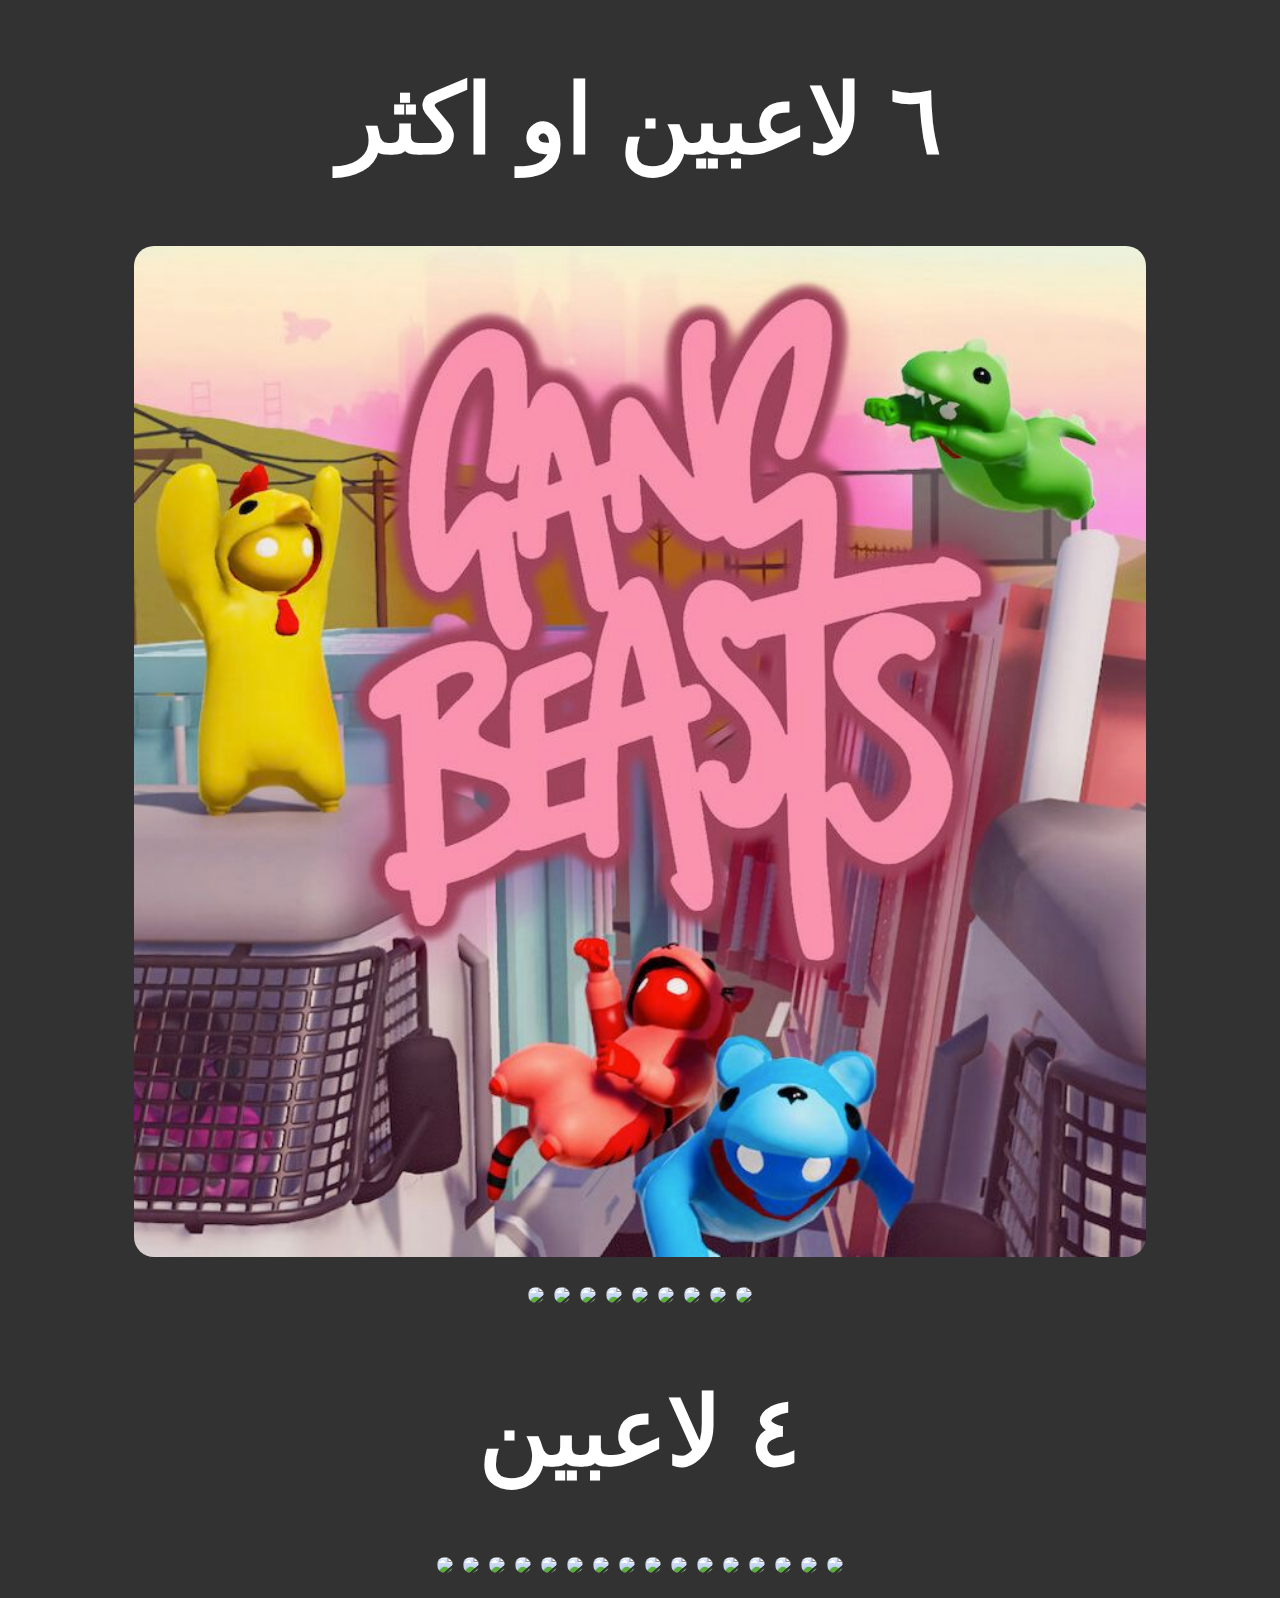
==== index.html @ e247ac10 "Update index.html" ====
<!DOCTYPE html>
<html lang="en">
<head>
<meta charset="UTF-8">
<meta name="viewport" content="width=device-width, initial-scale=1.0">
<title>Create Directories</title>
</head>
<body>
    <h1>٦ لاعبين او اكثر</h1>
    <img src="gb.png">
    <p id="sixp"></p>
    <h1>٤ لاعبين</h1>
    <p id="fourp"></p>
    <style>
body {
    font-family: 'Gill Sans', 'Gill Sans MT', Calibri, 'Trebuchet MS', sans-serif;
    text-align: center;
    background-color: rgb(50, 50, 50);
}

h1 {
    font-family: Arial, Helvetica, sans-serif;
    color: white;
    font-size: 600%
}

img {
    width: 80%;
    border-radius: 25px;
    padding: 5px;
    transition: 0.1s;
}

img:hover {
    transition: 0.1s;
}
    </style>



    <script>
      const six_plus = [
    "https://cdn.discordapp.com/attachments/1310772163002765393/1310772428322111558/gb.png?ex=67466f73&is=67451df3&hm=90c5f1519d6f7ca2d18c9452284fc157e323b5d62ed2ab4c90e30ad9e22122be&",
    "https://cdn.discordapp.com/attachments/1310772163002765393/1310772430918254622/tf.png?ex=67466f74&is=67451df4&hm=3a815141374949b668f82e764a253ad68dffe9fd06e99f309fc2c71024ab915c&",
    "https://cdn.discordapp.com/attachments/1310772163002765393/1310772430377324624/ssbu.png?ex=67466f74&is=67451df4&hm=6ae5e13011bf16c501bf7a24c5bfde1efc301c24d58974b56c59ace07cce1463&",
    "https://cdn.discordapp.com/attachments/1310772163002765393/1310772428011474964/br.png?ex=67466f73&is=67451df3&hm=b930a3cc4f3877c5da2d20d44d43dac0fd2fe70881b39ff6aad37b6b3e6ee924&",
    "https://cdn.discordapp.com/attachments/1310772163002765393/1310772431312388146/uns.png?ex=67466f74&is=67451df4&hm=3d883ecc2cae0fa4f6f7c8bfb6c3edda597a1f24da6648d6ea8dd91b320f7ff2&",
    "https://cdn.discordapp.com/attachments/1310772163002765393/1310772429655773226/ppce.png?ex=67466f74&is=67451df4&hm=ddaa9bfc320cae01015e12542e741fa0d7407c591e0bdea0bebfebd5c5017c81&",
    "https://cdn.discordapp.com/attachments/1310772163002765393/1310772428728832040/pp.png?ex=67466f73&is=67451df3&hm=2c2cac94b68b38c088d3f950771f371deb719c943eb087ab56b767d269209dfa&",
    "https://cdn.discordapp.com/attachments/1310772163002765393/1310772429211304026/pp2.png?ex=67466f74&is=67451df4&hm=1a1cfe66bc68a39436bde67ca65b92297dbf293440882d4b6f9f5f732658bd57&",
    "https://cdn.discordapp.com/attachments/1310772163002765393/1310780655986151485/ad2.png?ex=6746771d&is=6745259d&hm=432f4632c336f1dd01a3c7331dfbacc17291870998c3728a9d013795fdec31cc&"
]; 
const six_vids = [
    "https://www.youtube.com/watch?v=Vz0BriND6pE&t=27s",
    "https://youtu.be/T7Lyf1fkoHY?si=CfaIq0VSwmjFKowk",
    "https://youtu.be/7Xepdym7bFQ?si=--oF6usvgXDIAzge&t=16",
    "https://youtu.be/-h3O0YST4ZU?si=fpqr1JzAUb92JUbG&t=26",
    "https://youtu.be/5Xd4OzUpdhM?si=iT5uxzhtsrbSdWH8&t=376",
    "https://youtu.be/-iBBkVgPA2c?si=gKTqa3fLoIf8pa3U&t=50",
    "https://youtu.be/jtNGxbm85u8?si=jLdqYSBaoE6Ajmkm&t=31",
    "https://youtu.be/lN_DlZq7GnQ?si=zZ67RfDZhDCHhzAU",
    "https://youtu.be/2rejbEAr96c?si=sxol-0JQTLWLEi04&t=136"
]

let sixLen = six_plus.length;

let sixdisplay = "<div>";
for (let i = 0; i < sixLen; i++) {
    sixdisplay += "<a href=\"" + six_vids[i] + "\">" +   "<img src=\"" + six_plus[i] + "\"></a>"
}

sixdisplay += "</div>";

document.getElementById("sixp").innerHTML = sixdisplay;



const four_plus = [
    "https://media.discordapp.net/attachments/1310772163002765393/1310780656418295849/cc.png?ex=6746771d&is=6745259d&hm=69692dedf96dabafd6672c194dcc2e5079488f62a93ef984ebf289b6322587eb&",
    "https://media.discordapp.net/attachments/1310772163002765393/1310780656833269790/eb.png?ex=6746771d&is=6745259d&hm=33548bc13622344c94f6a22a2c64a4ca5daf3a01e686b98ce77fd30edff20fd6&",
    "https://media.discordapp.net/attachments/1310772163002765393/1310780657550491669/hh.png?ex=6746771d&is=6745259d&hm=139b248cf6aac30acdb34c0ac8067485b05bbc3300f83ded08b1de98f08e2360&",
    "https://media.discordapp.net/attachments/1310772163002765393/1310780657248637060/g.png?ex=6746771d&is=6745259d&hm=4a47e78427a3ae3ab4826a005fb5b5aee742c19cec578795f62a478bb091de51&",
    "https://media.discordapp.net/attachments/1310772163002765393/1310780658238619730/mo.png?ex=6746771e&is=6745259e&hm=7b86c256aef7c1cdd1d1c0746aaaed984337548f2eb24122e1483a34ffe8174f&",
    "https://media.discordapp.net/attachments/1310772163002765393/1310780658779422840/mo2.png?ex=6746771e&is=6745259e&hm=0010394358d8acfe35b8e21d451cf7fe1972d92547ad9c46d94dae55329c147f&",
    "https://media.discordapp.net/attachments/1310772163002765393/1310780659308167299/mpss.png?ex=6746771e&is=6745259e&hm=2b07b34f7140feb33b2772857406bbbb53a749c10144296903bde21a2eb51004&",
    "https://media.discordapp.net/attachments/1310772163002765393/1310780740035674132/smpj.png?ex=67467731&is=674525b1&hm=9b7d15b5259eda2678e4d1be3daeef1bd03525c3b1008acada57f7d0c943ecbb&",
    "https://media.discordapp.net/attachments/1310772163002765393/1310780655616917524/oc2.png?ex=6746771d&is=6745259d&hm=4cec266c6c288b5cf0ad8dbb63a3e50f82e9813cade91cb8f243b06eaee4a2d2&",
    "https://media.discordapp.net/attachments/1310772163002765393/1310780741654941776/oddc.png?ex=67467731&is=674525b1&hm=82c064b2e02ec9fb78c3228dda975f6bfdc8d1fcd636fdb6db8fe2ef8abab0db&",
    "https://media.discordapp.net/attachments/1310772163002765393/1310780737489731655/rl.png?ex=67467730&is=674525b0&hm=3ba3fe5c149e51e94ace2f8bb7b54f164aa1c9ba9a8bd6e35657a87784185cff&",
    "https://media.discordapp.net/attachments/1310772163002765393/1310780737863155814/smbw.png?ex=67467731&is=674525b1&hm=3db191e4abdc68084dca1cb4d52028a9673df9995d7365de63b1257e69249c04&",
    "https://media.discordapp.net/attachments/1310772163002765393/1310780740375416872/tp.png?ex=67467731&is=674525b1&hm=8c9232f353158965fd8e8706d3e019e3ff30068d7c2afc51a9640f85990b3449&",
    "https://media.discordapp.net/attachments/1310772163002765393/1310780740778066010/tt.png?ex=67467731&is=674525b1&hm=65fa4bdedfeb544d0c8a582a89138e8252a93d8881158649abd244900ec976c4&",
    "https://media.discordapp.net/attachments/1310772163002765393/1310780741222666240/uch.png?ex=67467731&is=674525b1&hm=0ee3a852f7b87760896f7adfcd6ed9c3918ed00a3ccfb309ebc4bbcbd36bb2a2&",
    "https://media.discordapp.net/attachments/1310772163002765393/1310780657869393980/mcps3.png?ex=6746771d&is=6745259d&hm=2ab851f980ee79d3406edbfab7df9f9453a34b4f025a8002b1351054e574c219&"
]; 
const four_vids =[
    "https://youtu.be/2NBOxQ93YBg?si=YF3uYpPPGSTEcxsO&t=248",
    "https://youtu.be/JX2SNrLsE28?si=E5yReRgczZNiaHwc&t=9",
    "https://youtu.be/tl07NG4ZY5c?si=-UfN_cdL1wlR1yXV&t=55",
    "https://youtu.be/nb_uMp38ebA?si=2_MUVyOYvYgYcGsL&t=16",
    "https://youtu.be/f_IuHhgUlt4?si=-oDon-A857jwSPX3&t=16",
    "https://youtu.be/EdDrzJP3dKM?si=wn5A1dKF9DY7yeWw&t=6",
    "https://youtu.be/2jEq0F656aY?si=RAjSzzgplq_7PXKb&t=3",
    "https://youtu.be/ynP20RtOYvU?si=47h6jEMKJaT97fMB&t=38",
    "https://youtu.be/9LpXVOO4-a8?si=3fC_LQ3GzLzxmXMF&t=598",
    "https://youtu.be/Djmp1oupoOQ?si=aweL2rgTjQyiPNA-&t=138",
    "https://youtu.be/JL5MBZvdGfQ?si=8AtXJTaIox3CplLp&t=13",
    "https://youtu.be/A-4ddow_RGs?si=mXemLMNA_d0jf9FY&t=311",
    "https://youtu.be/QFA74asrQBg?si=FDN_vsKU_OAz7DPJ&t=14",
    "https://youtu.be/wLRIhNFUE9c?si=kq6--eA2AM7SzQiz&t=47",
    "https://youtu.be/PeL1uJwjyY0?si=fa6sEOUu4r0BONrW&t=159",
    "https://youtu.be/AXhHFmk3WVs?si=pAGLtdW_HuVbamjS&t=3690"
]
let fourLen = four_plus.length;

let fourdisplay = "<div>";
for (let i = 0; i < fourLen; i++) {
    fourdisplay +=  "<a href=\"" + four_vids[i] + "\">" +    "<img src=\"" + four_plus[i] + "\"><a>"
}

fourdisplay += "</div>";

document.getElementById("fourp").innerHTML = fourdisplay;        
    </script>
</body>
</html>
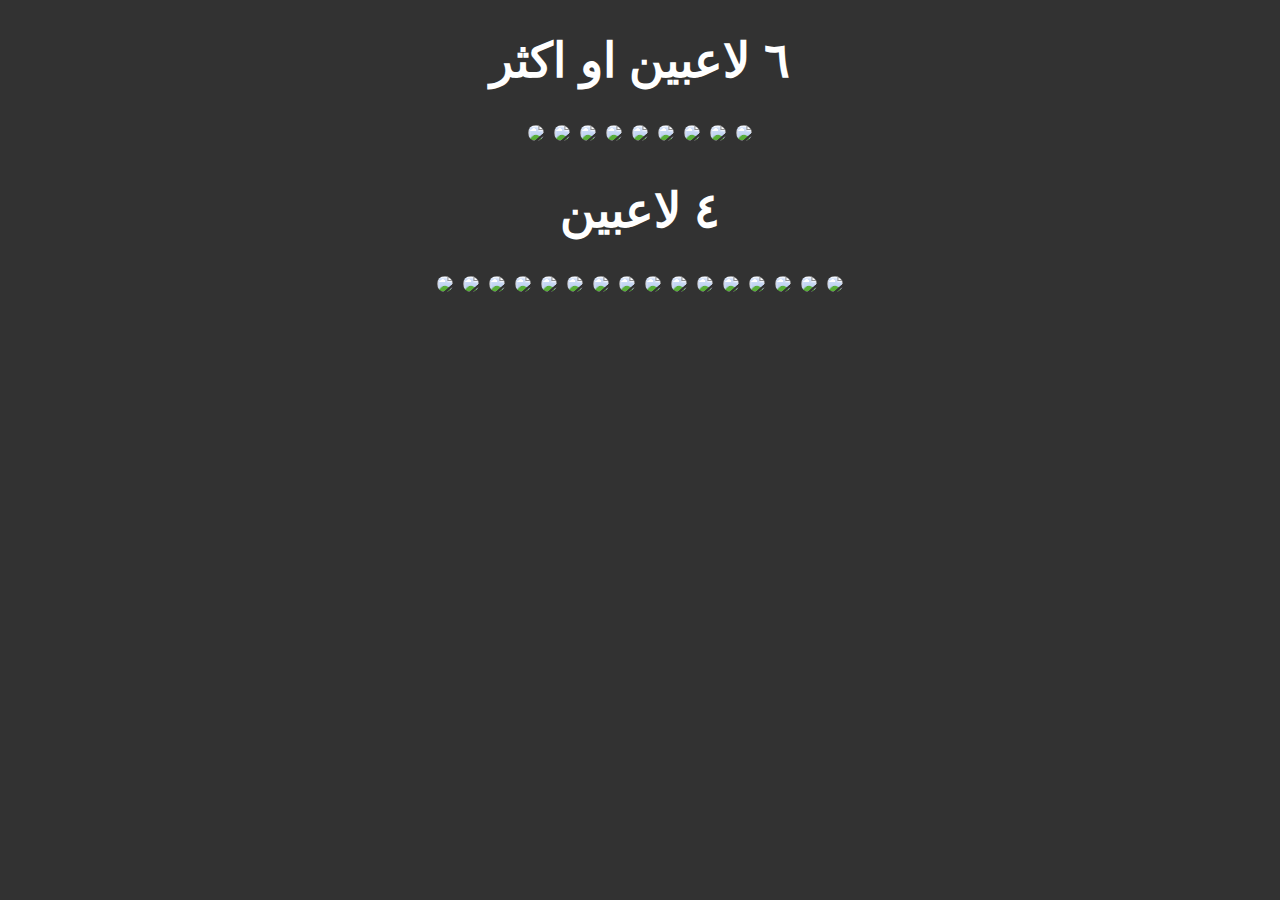
==== commit 64bcc5cd: "Update index.html" ====
--- a/index.html
+++ b/index.html
@@ -7,21 +7,19 @@
 </head>
 <body>
     <h1>٦ لاعبين او اكثر</h1>
-    <img src="gb.png">
     <p id="sixp"></p>
     <h1>٤ لاعبين</h1>
     <p id="fourp"></p>
     <style>
 body {
-    font-family: 'Gill Sans', 'Gill Sans MT', Calibri, 'Trebuchet MS', sans-serif;
     text-align: center;
     background-color: rgb(50, 50, 50);
 }
 
 h1 {
-    font-family: Arial, Helvetica, sans-serif;
+    font-family: 'Gill Sans', 'Gill Sans MT', Calibri, 'Trebuchet MS', sans-serif;
     color: white;
-    font-size: 600%
+    font-size: calc(300%)
 }
 
 img {
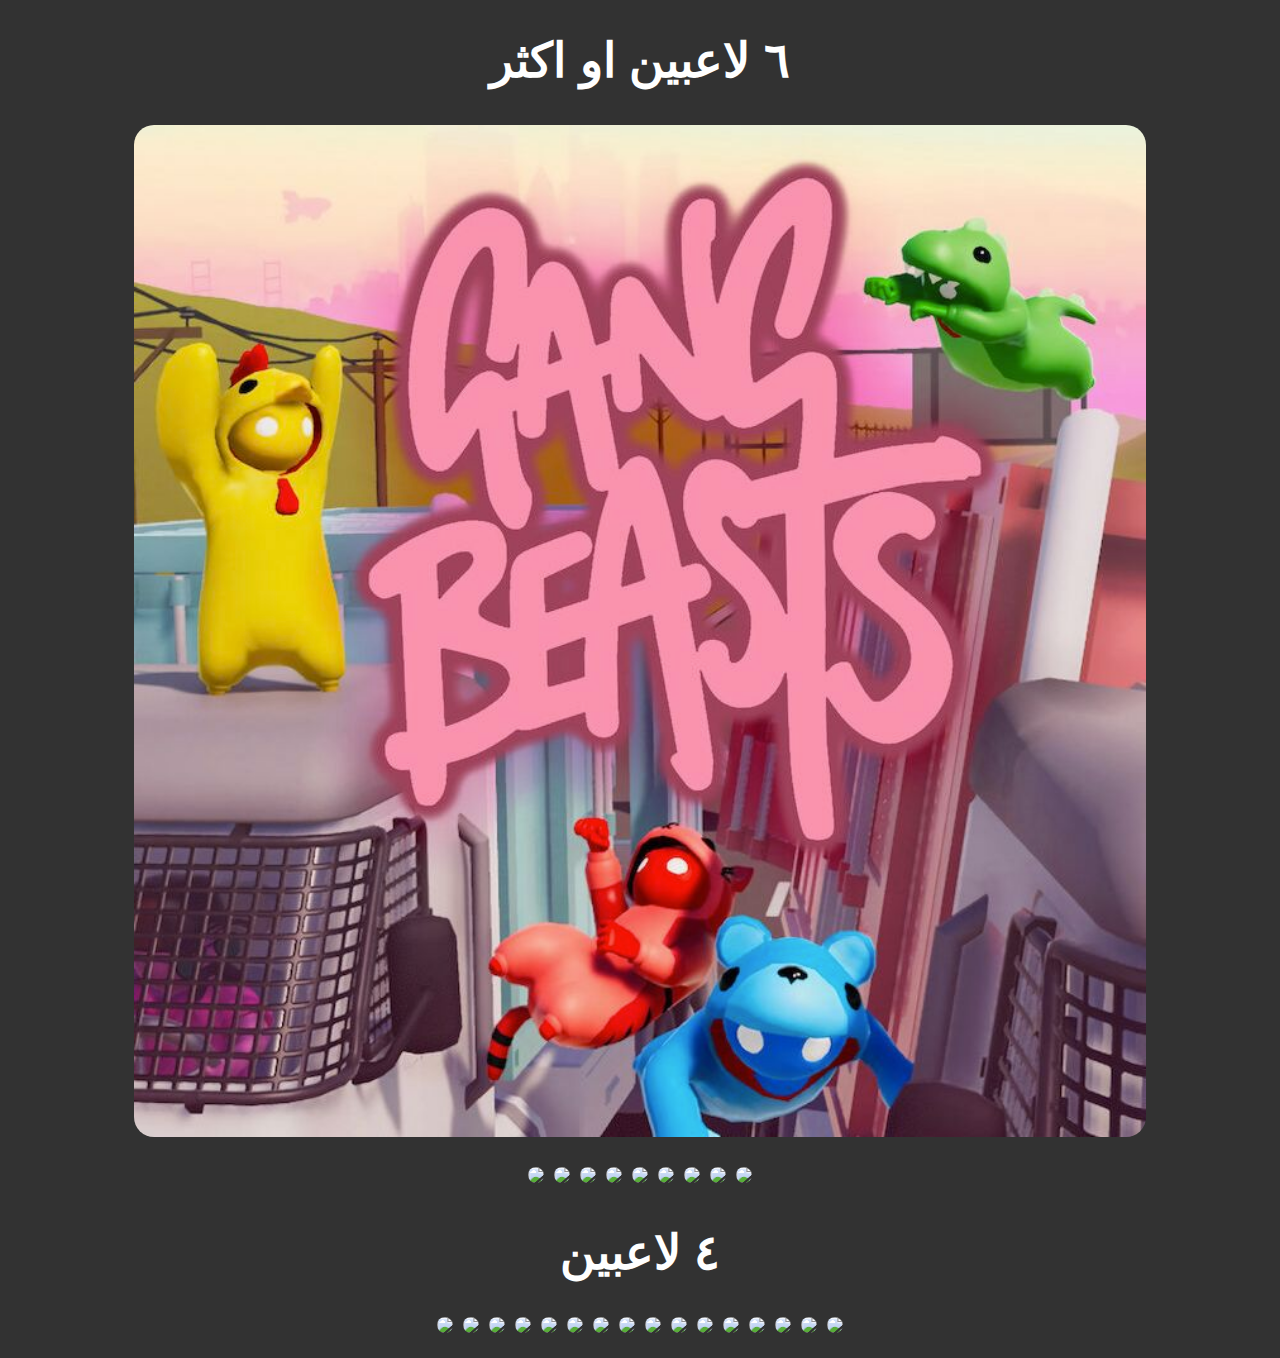
==== commit 2b0d3f50: "Update index.html" ====
--- a/index.html
+++ b/index.html
@@ -7,6 +7,7 @@
 </head>
 <body>
     <h1>٦ لاعبين او اكثر</h1>
+    <img src="gb.png">
     <p id="sixp"></p>
     <h1>٤ لاعبين</h1>
     <p id="fourp"></p>
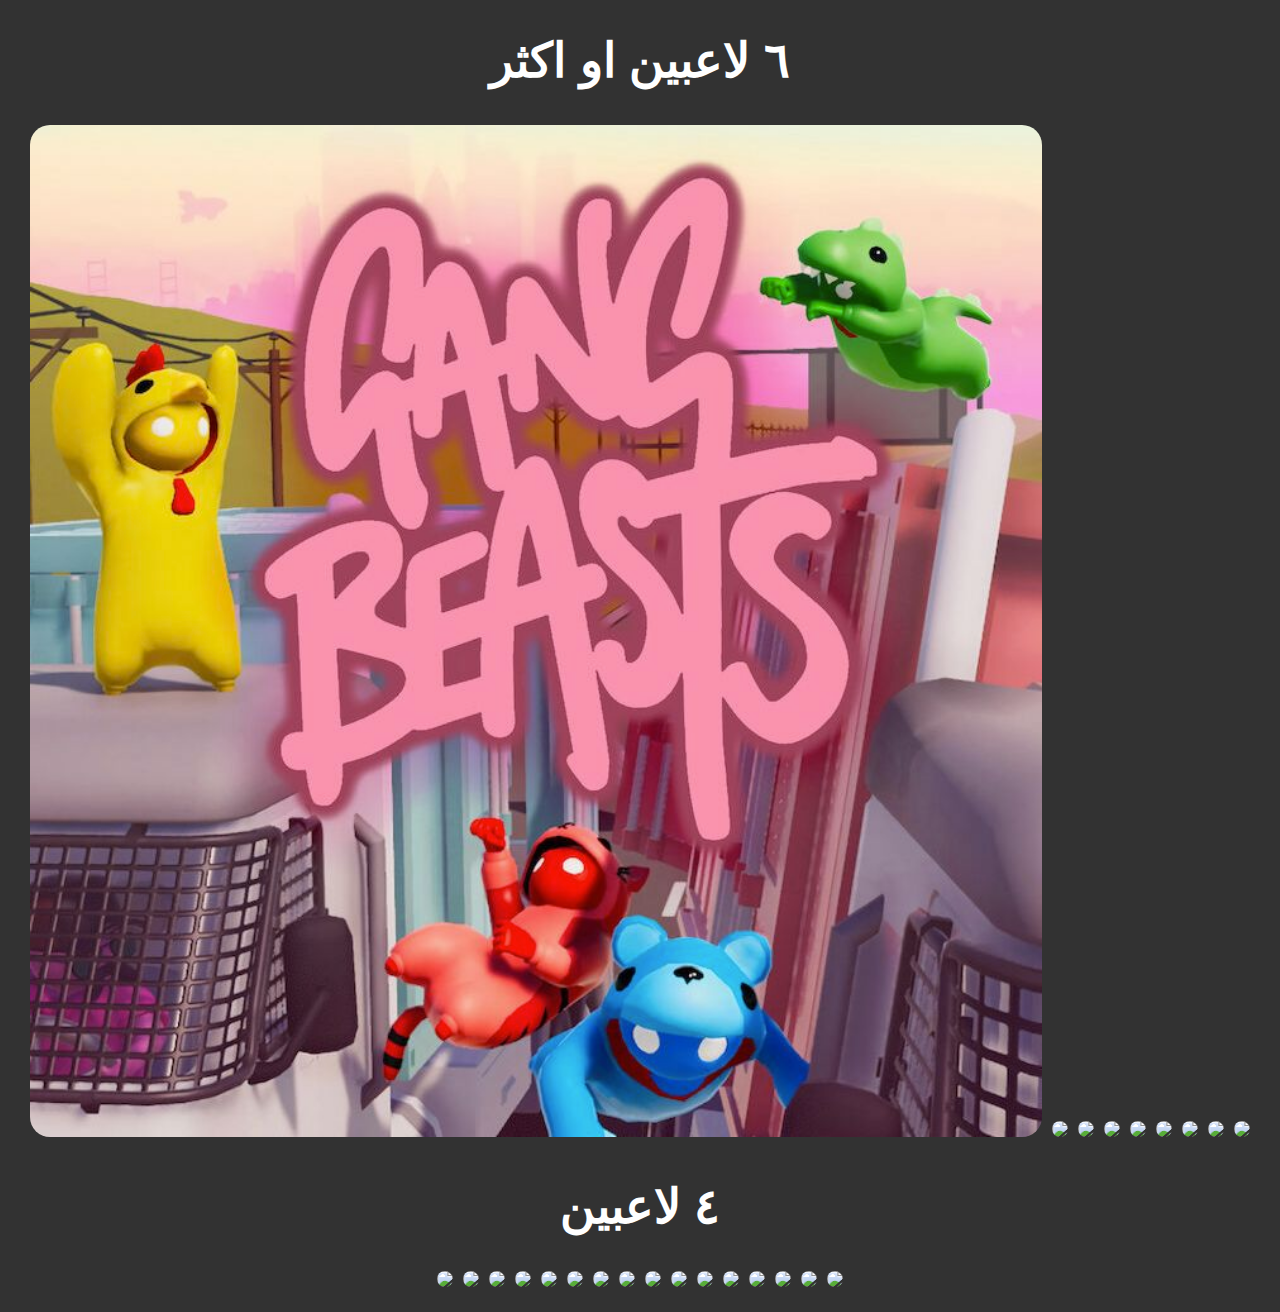
==== commit 74c04b42: "Update index.html" ====
--- a/index.html
+++ b/index.html
@@ -7,7 +7,6 @@
 </head>
 <body>
     <h1>٦ لاعبين او اكثر</h1>
-    <img src="gb.png">
     <p id="sixp"></p>
     <h1>٤ لاعبين</h1>
     <p id="fourp"></p>
@@ -39,7 +38,7 @@
 
     <script>
       const six_plus = [
-    "https://cdn.discordapp.com/attachments/1310772163002765393/1310772428322111558/gb.png?ex=67466f73&is=67451df3&hm=90c5f1519d6f7ca2d18c9452284fc157e323b5d62ed2ab4c90e30ad9e22122be&",
+    "gb.png",
     "https://cdn.discordapp.com/attachments/1310772163002765393/1310772430918254622/tf.png?ex=67466f74&is=67451df4&hm=3a815141374949b668f82e764a253ad68dffe9fd06e99f309fc2c71024ab915c&",
     "https://cdn.discordapp.com/attachments/1310772163002765393/1310772430377324624/ssbu.png?ex=67466f74&is=67451df4&hm=6ae5e13011bf16c501bf7a24c5bfde1efc301c24d58974b56c59ace07cce1463&",
     "https://cdn.discordapp.com/attachments/1310772163002765393/1310772428011474964/br.png?ex=67466f73&is=67451df3&hm=b930a3cc4f3877c5da2d20d44d43dac0fd2fe70881b39ff6aad37b6b3e6ee924&",
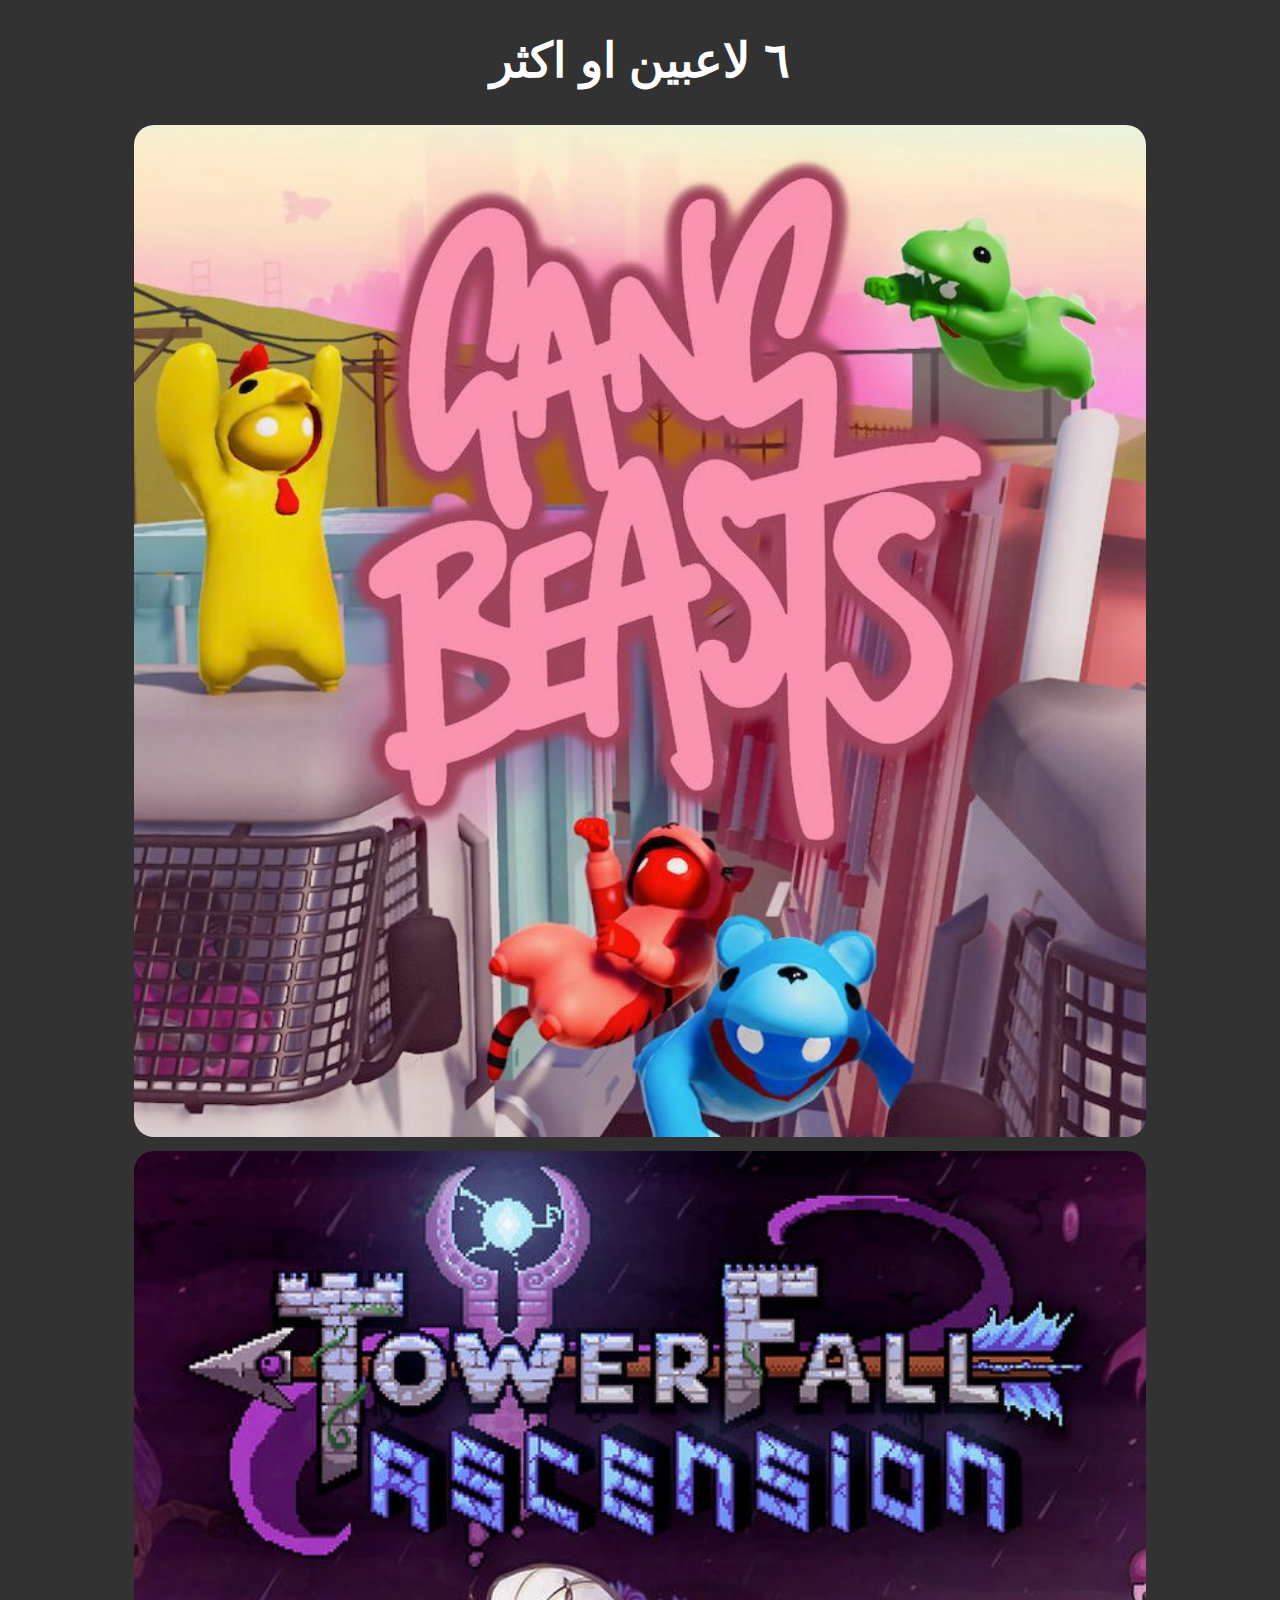
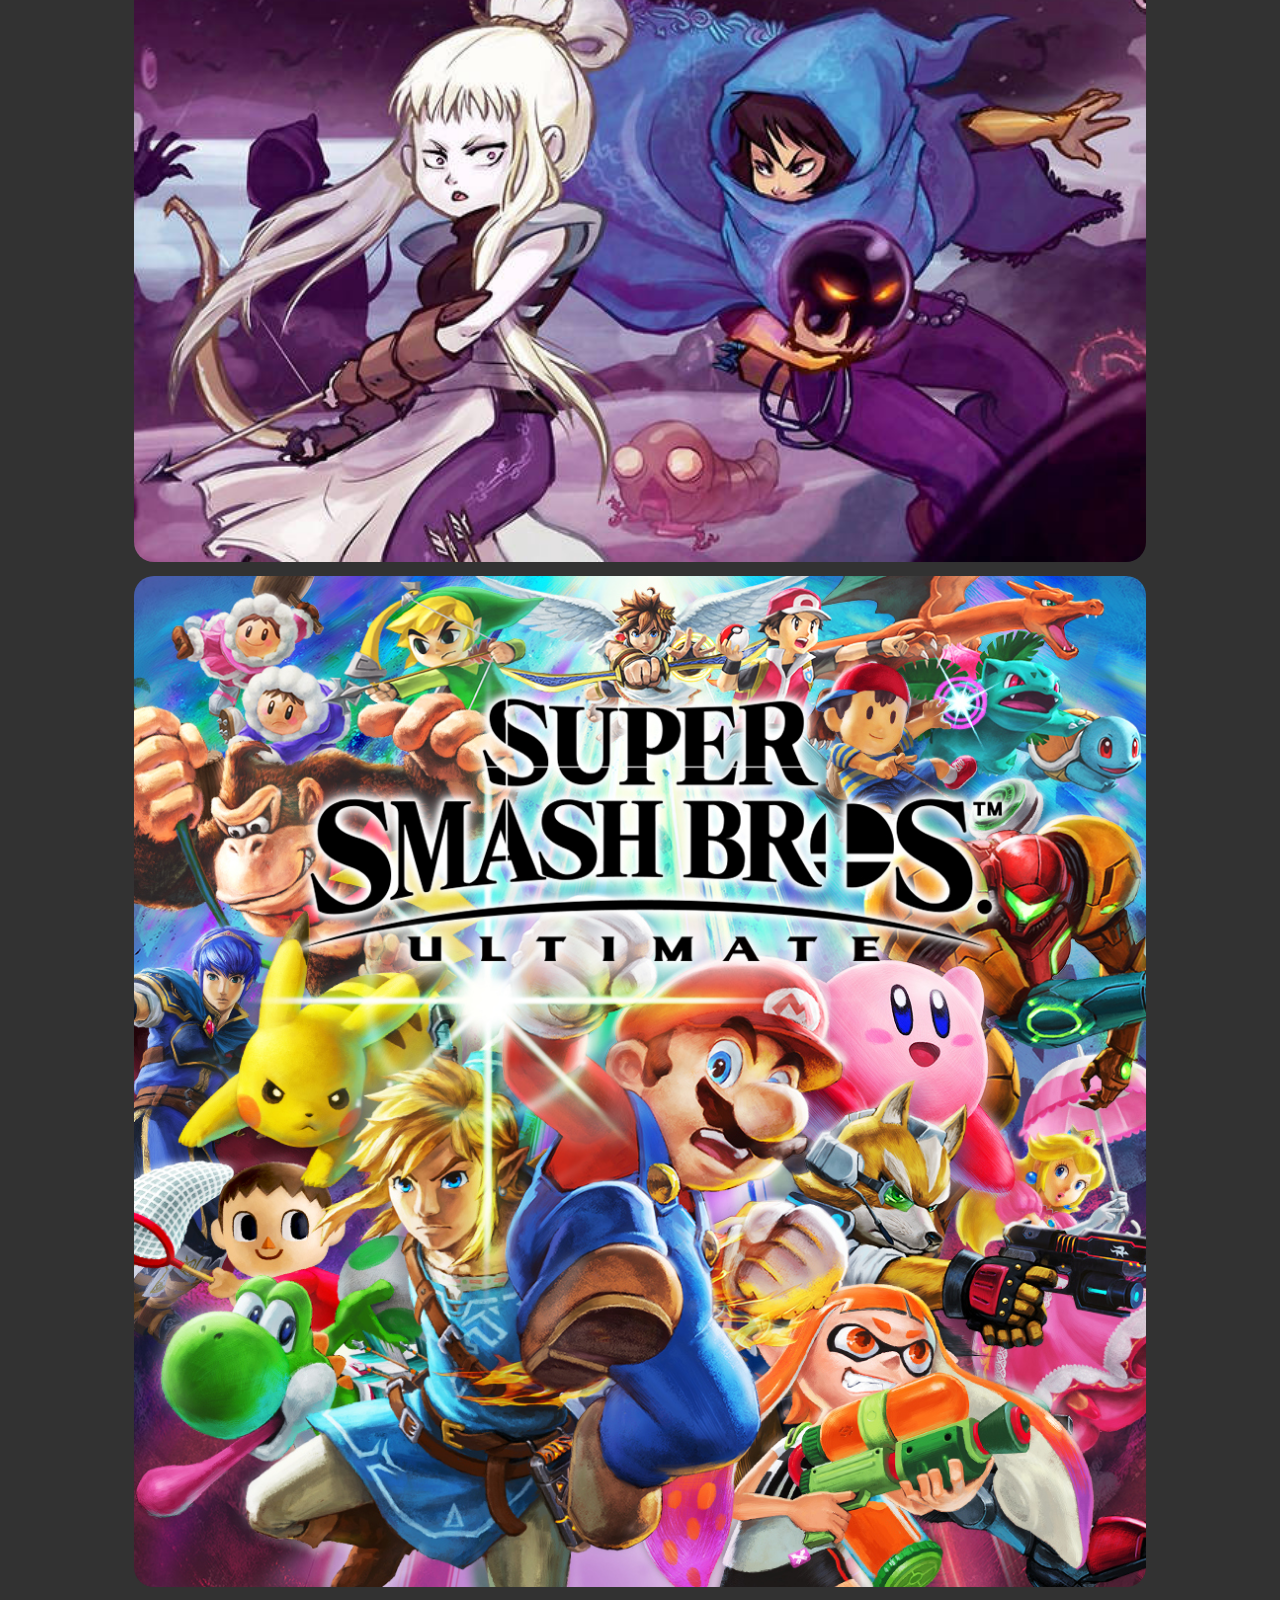
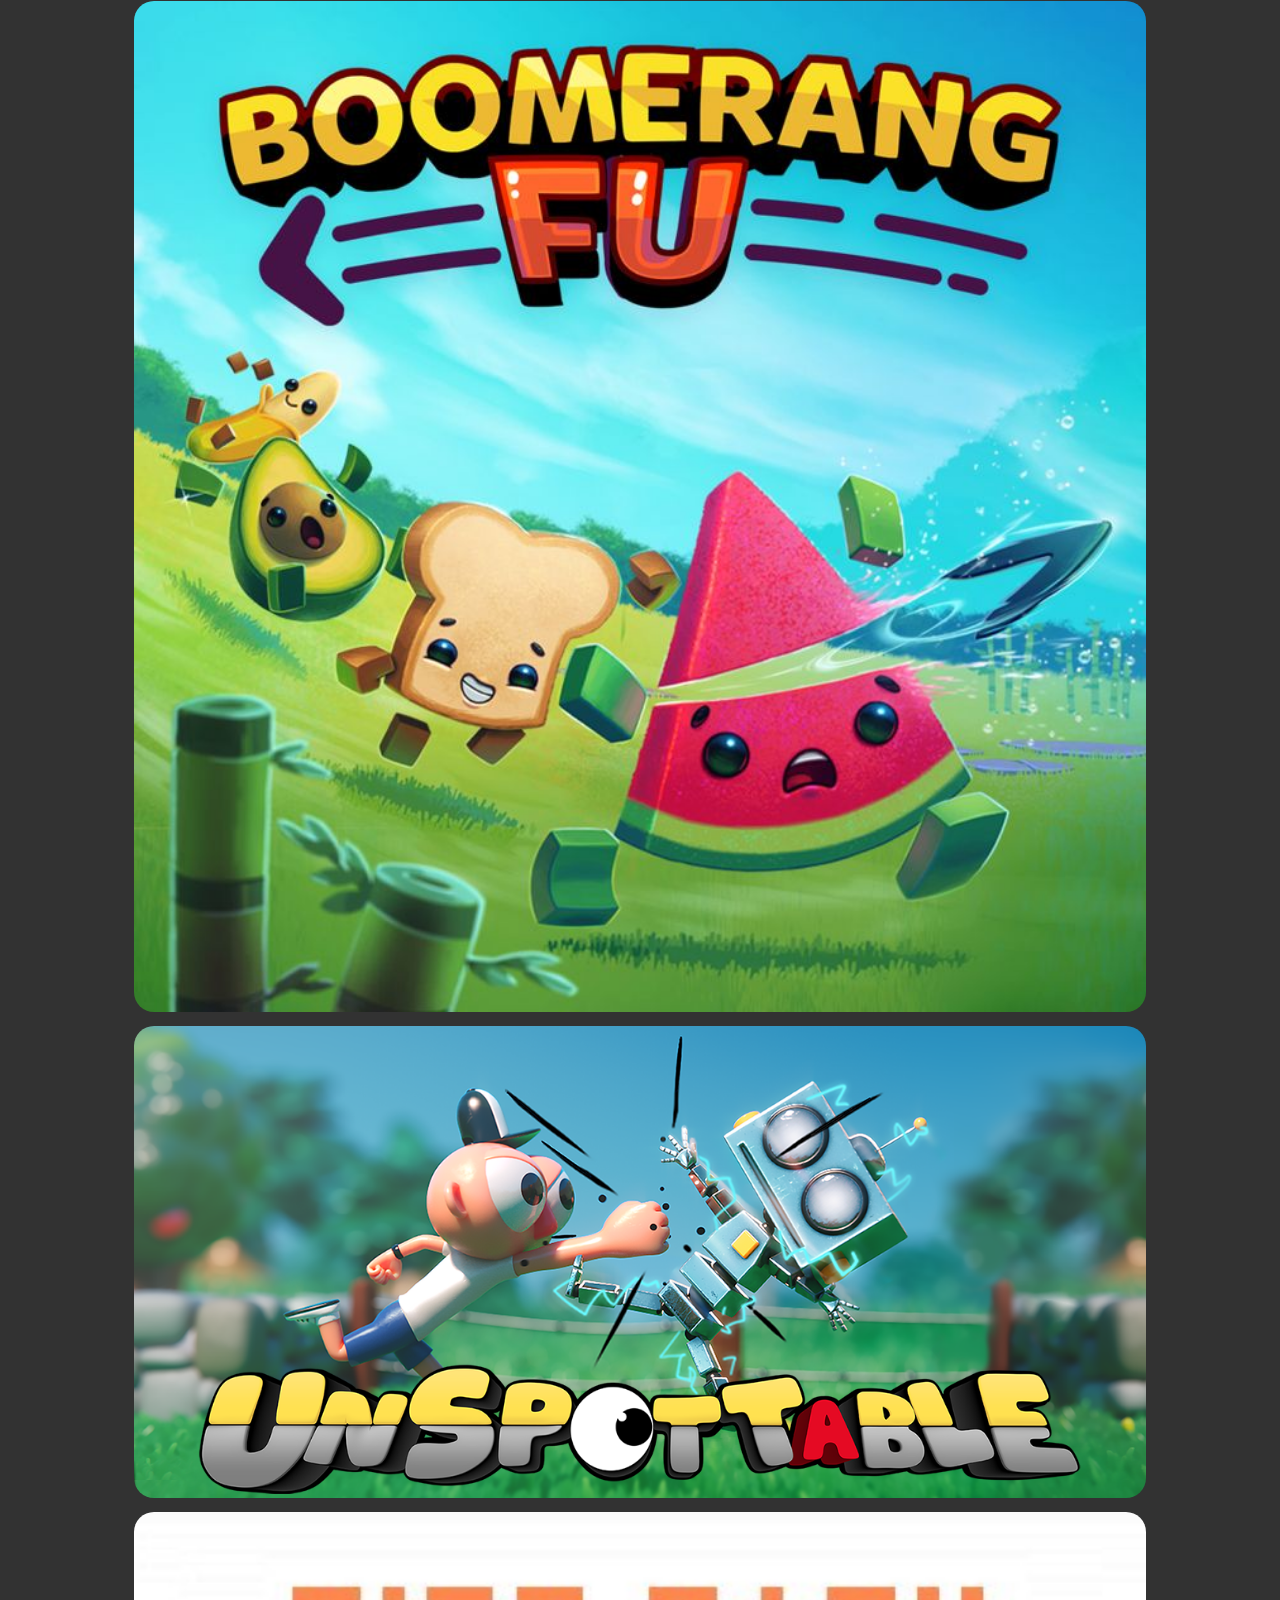
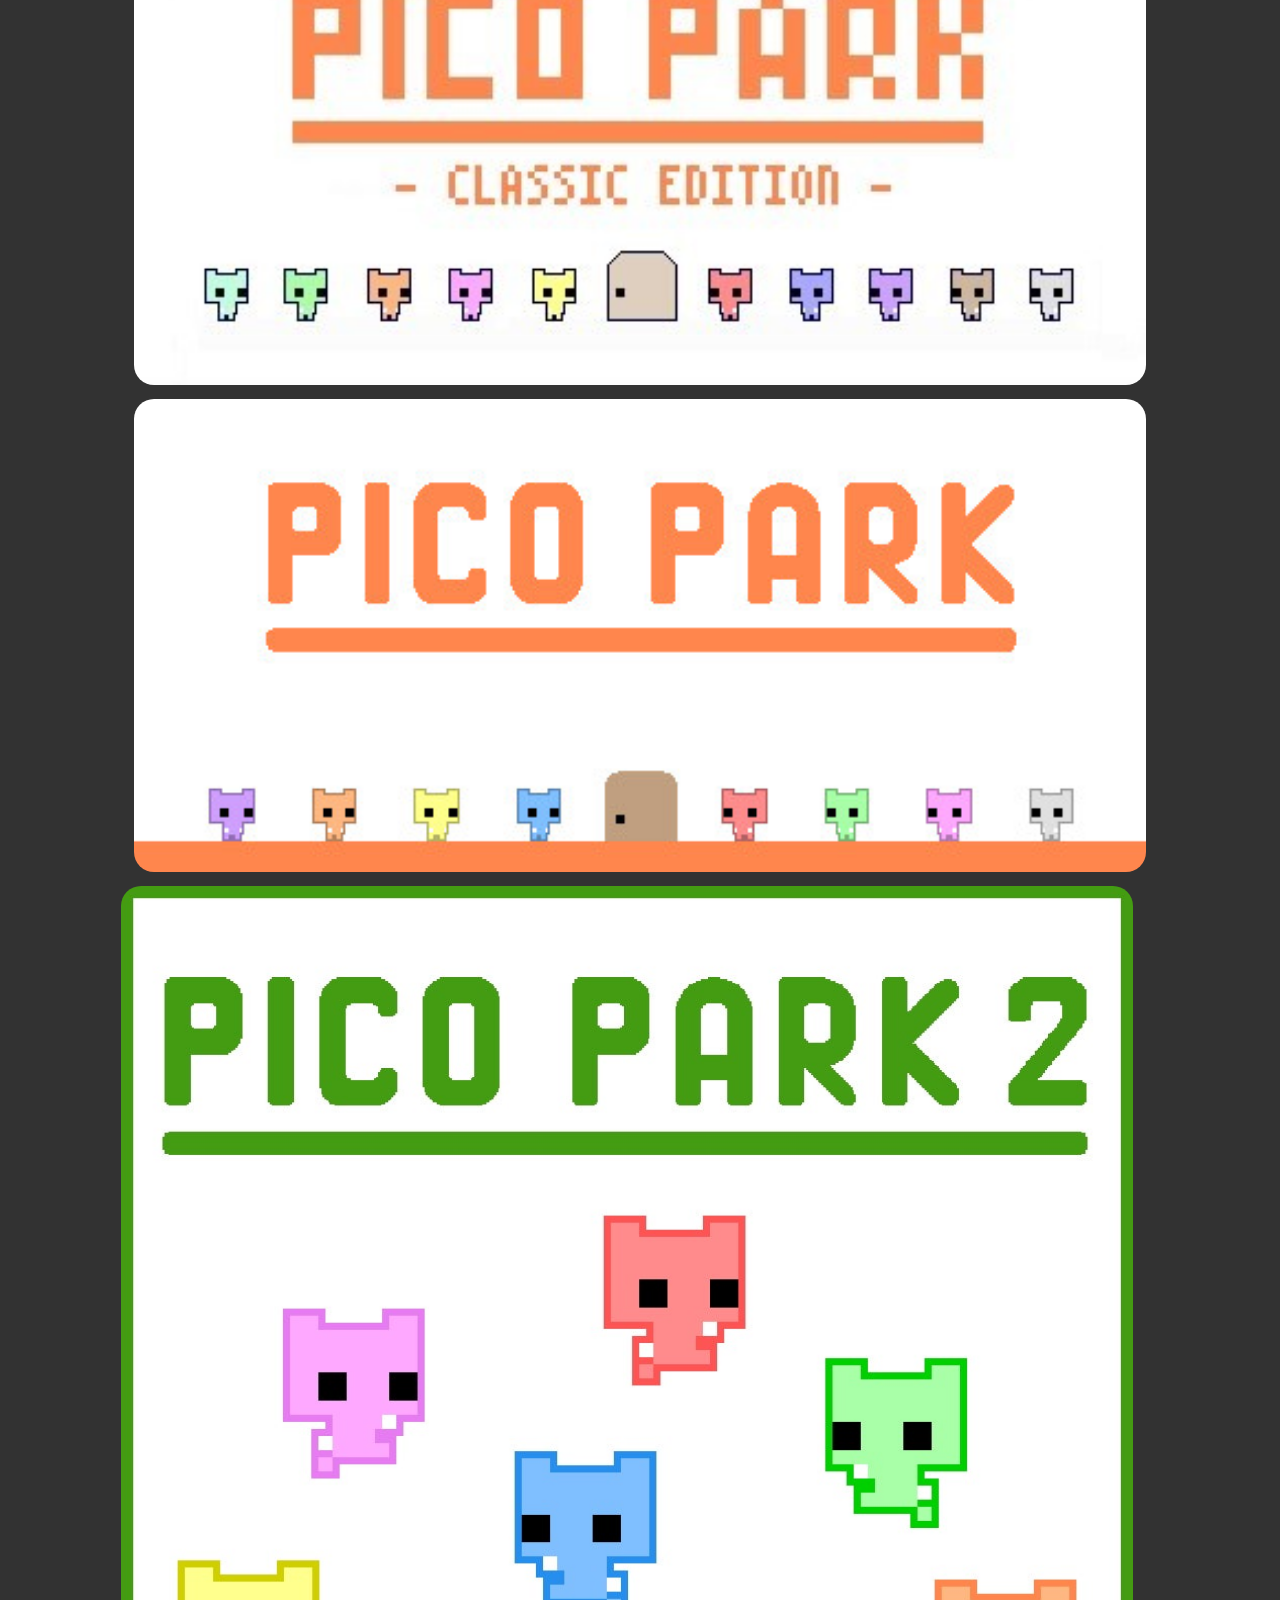
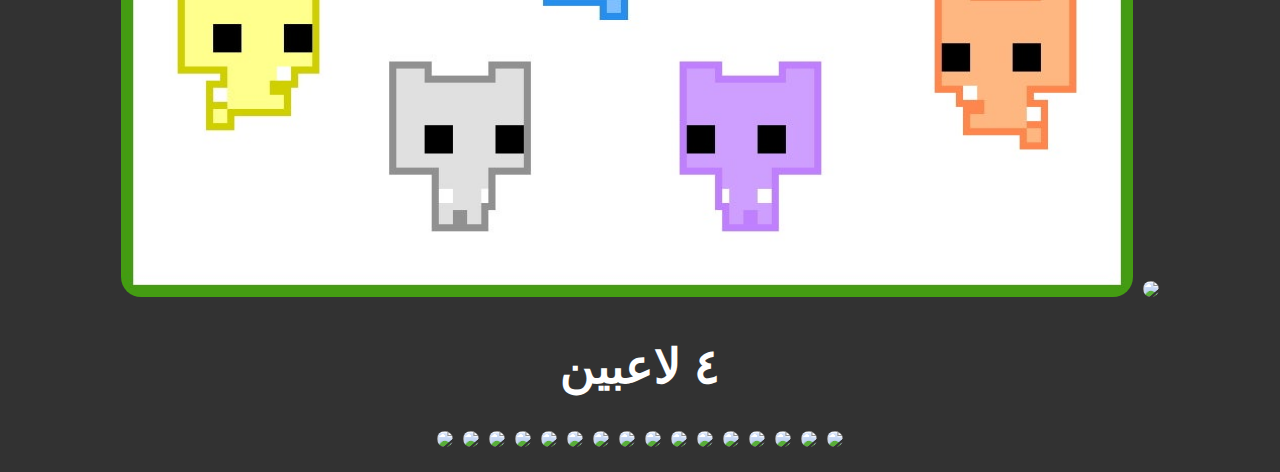
==== commit 970e148d: "Update index.html" ====
--- a/index.html
+++ b/index.html
@@ -38,15 +38,15 @@
 
     <script>
       const six_plus = [
-    "gb.png",
-    "https://cdn.discordapp.com/attachments/1310772163002765393/1310772430918254622/tf.png?ex=67466f74&is=67451df4&hm=3a815141374949b668f82e764a253ad68dffe9fd06e99f309fc2c71024ab915c&",
-    "https://cdn.discordapp.com/attachments/1310772163002765393/1310772430377324624/ssbu.png?ex=67466f74&is=67451df4&hm=6ae5e13011bf16c501bf7a24c5bfde1efc301c24d58974b56c59ace07cce1463&",
-    "https://cdn.discordapp.com/attachments/1310772163002765393/1310772428011474964/br.png?ex=67466f73&is=67451df3&hm=b930a3cc4f3877c5da2d20d44d43dac0fd2fe70881b39ff6aad37b6b3e6ee924&",
-    "https://cdn.discordapp.com/attachments/1310772163002765393/1310772431312388146/uns.png?ex=67466f74&is=67451df4&hm=3d883ecc2cae0fa4f6f7c8bfb6c3edda597a1f24da6648d6ea8dd91b320f7ff2&",
-    "https://cdn.discordapp.com/attachments/1310772163002765393/1310772429655773226/ppce.png?ex=67466f74&is=67451df4&hm=ddaa9bfc320cae01015e12542e741fa0d7407c591e0bdea0bebfebd5c5017c81&",
-    "https://cdn.discordapp.com/attachments/1310772163002765393/1310772428728832040/pp.png?ex=67466f73&is=67451df3&hm=2c2cac94b68b38c088d3f950771f371deb719c943eb087ab56b767d269209dfa&",
-    "https://cdn.discordapp.com/attachments/1310772163002765393/1310772429211304026/pp2.png?ex=67466f74&is=67451df4&hm=1a1cfe66bc68a39436bde67ca65b92297dbf293440882d4b6f9f5f732658bd57&",
-    "https://cdn.discordapp.com/attachments/1310772163002765393/1310780655986151485/ad2.png?ex=6746771d&is=6745259d&hm=432f4632c336f1dd01a3c7331dfbacc17291870998c3728a9d013795fdec31cc&"
+    "gb",
+    "tf",
+    "ssbu",
+    "br",
+    "uns",
+    "ppce",
+    "pp",
+    "pp2",
+    "ad2"
 ]; 
 const six_vids = [
     "https://www.youtube.com/watch?v=Vz0BriND6pE&t=27s",
@@ -64,7 +64,7 @@
 
 let sixdisplay = "<div>";
 for (let i = 0; i < sixLen; i++) {
-    sixdisplay += "<a href=\"" + six_vids[i] + "\">" +   "<img src=\"" + six_plus[i] + "\"></a>"
+    sixdisplay += "<a href=\"" + six_vids[i] + "\">" +   "<img src=\"" + six_plus[i] + ".png\"></a>"
 }
 
 sixdisplay += "</div>";
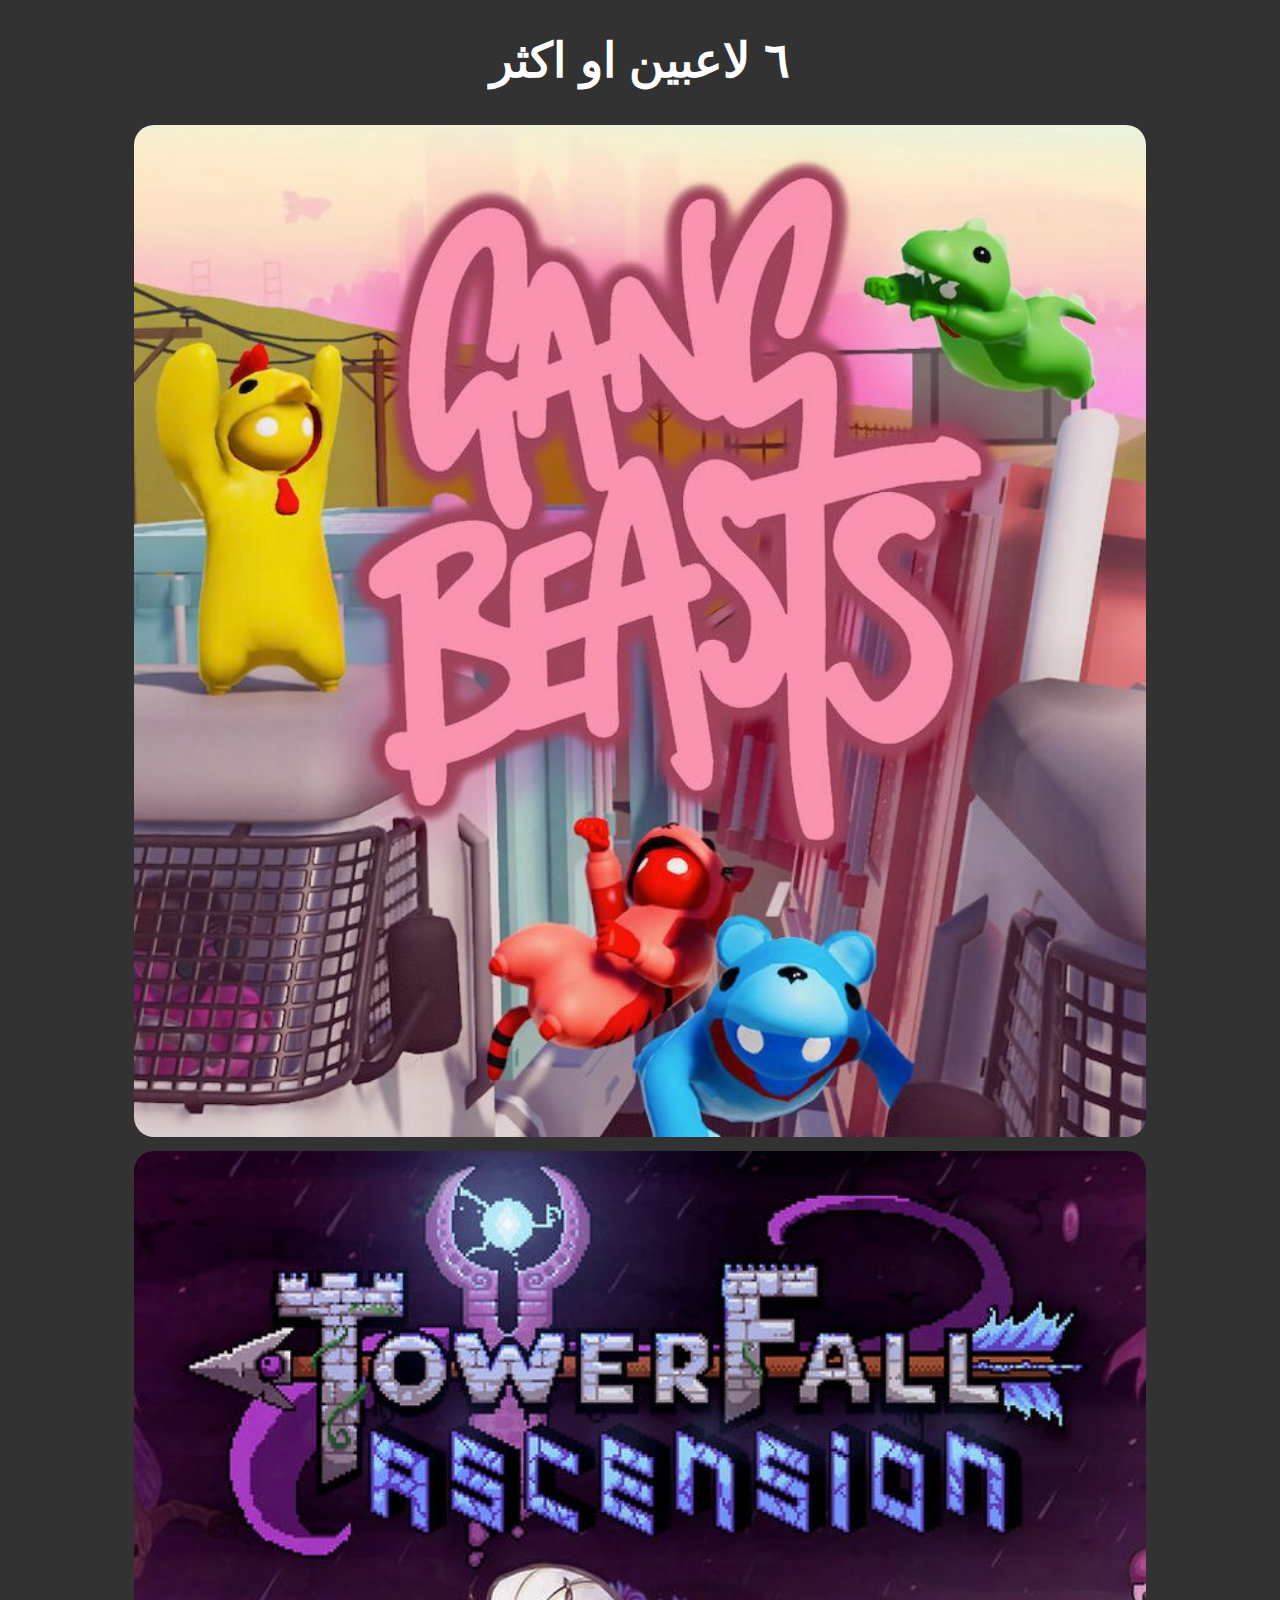
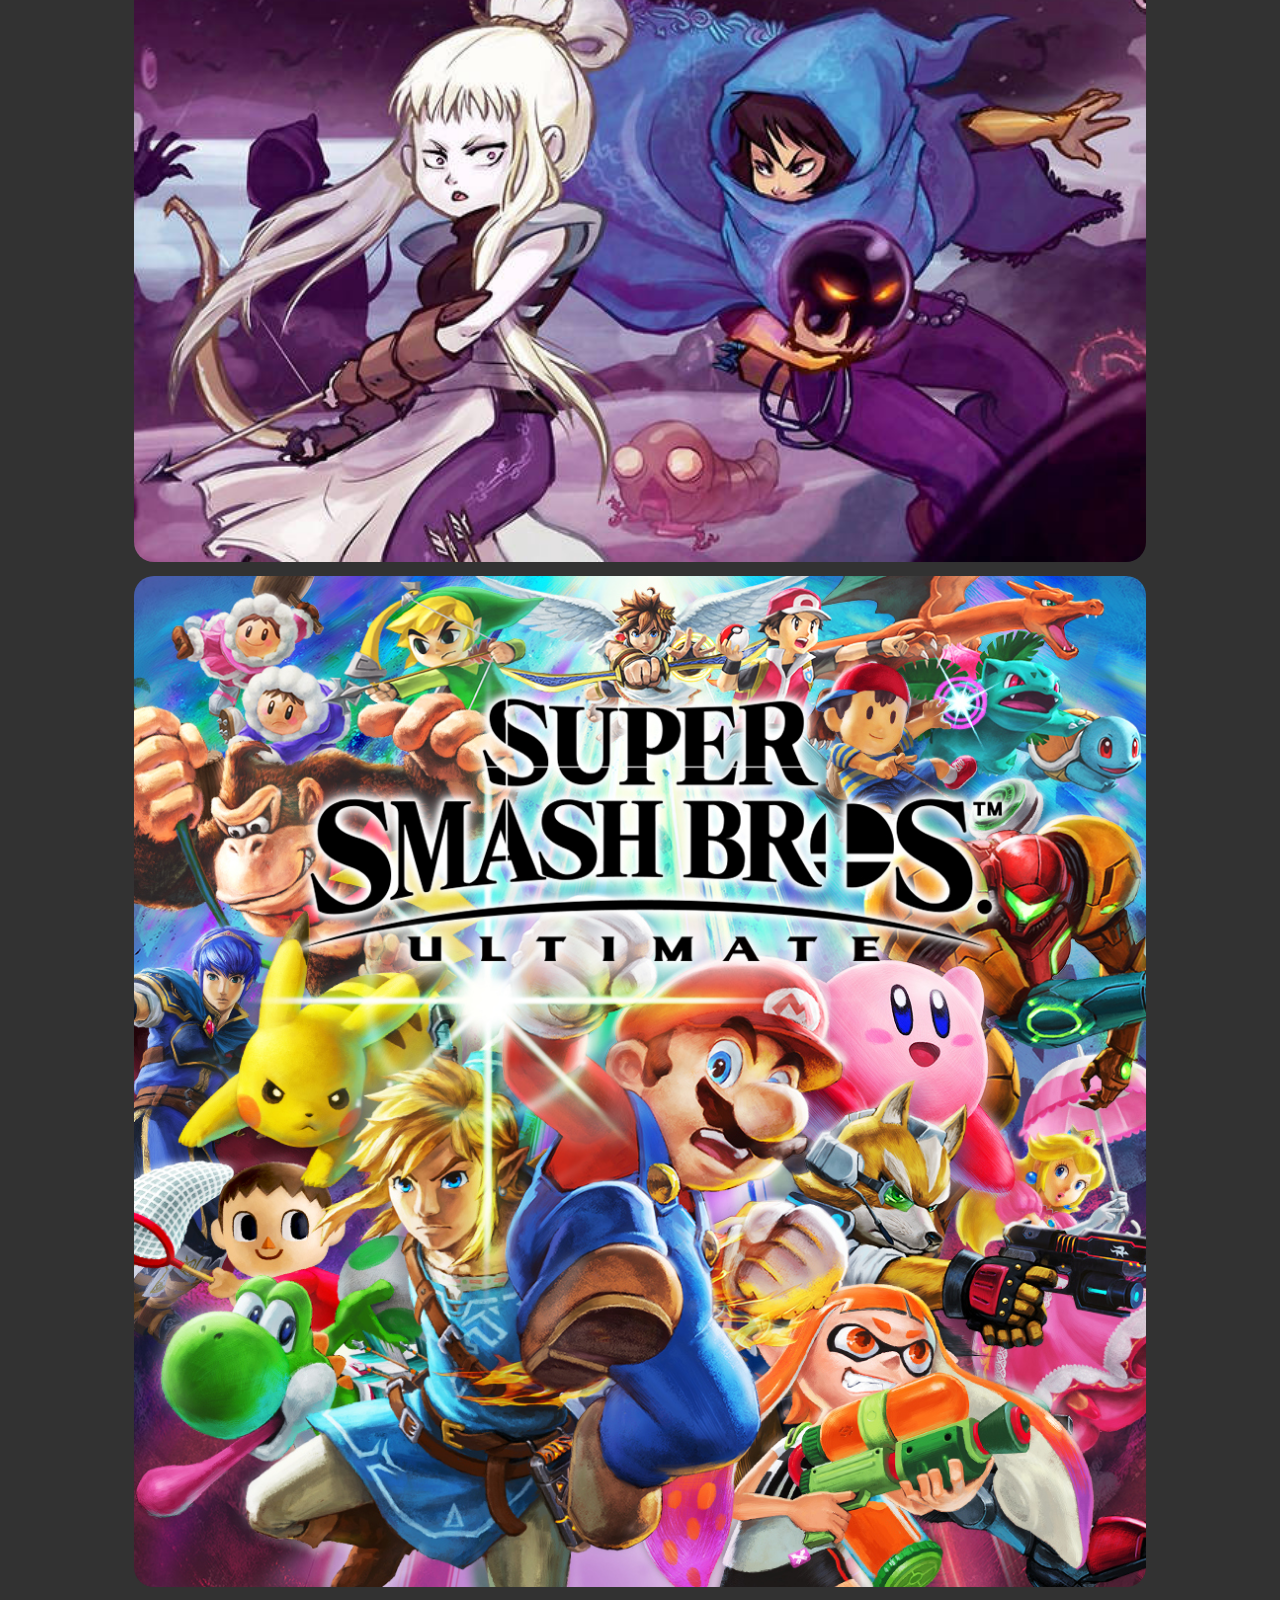
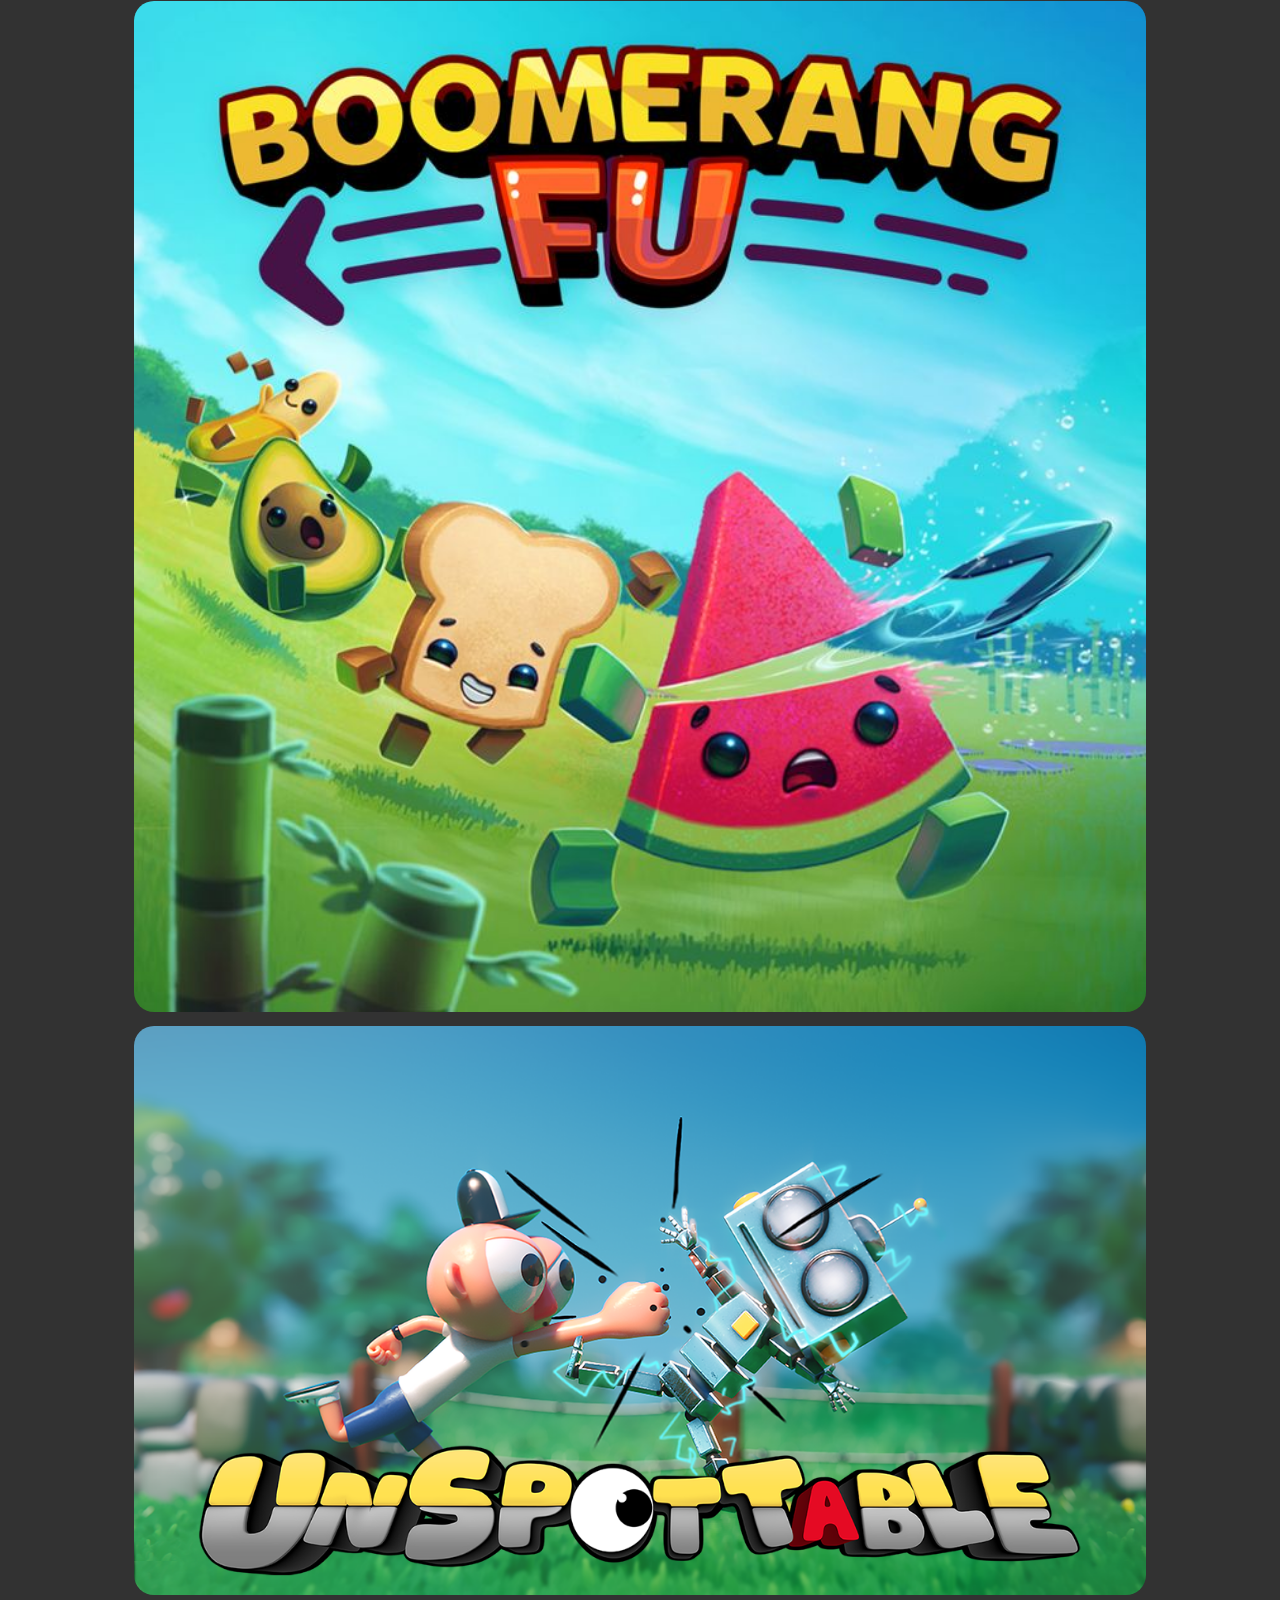
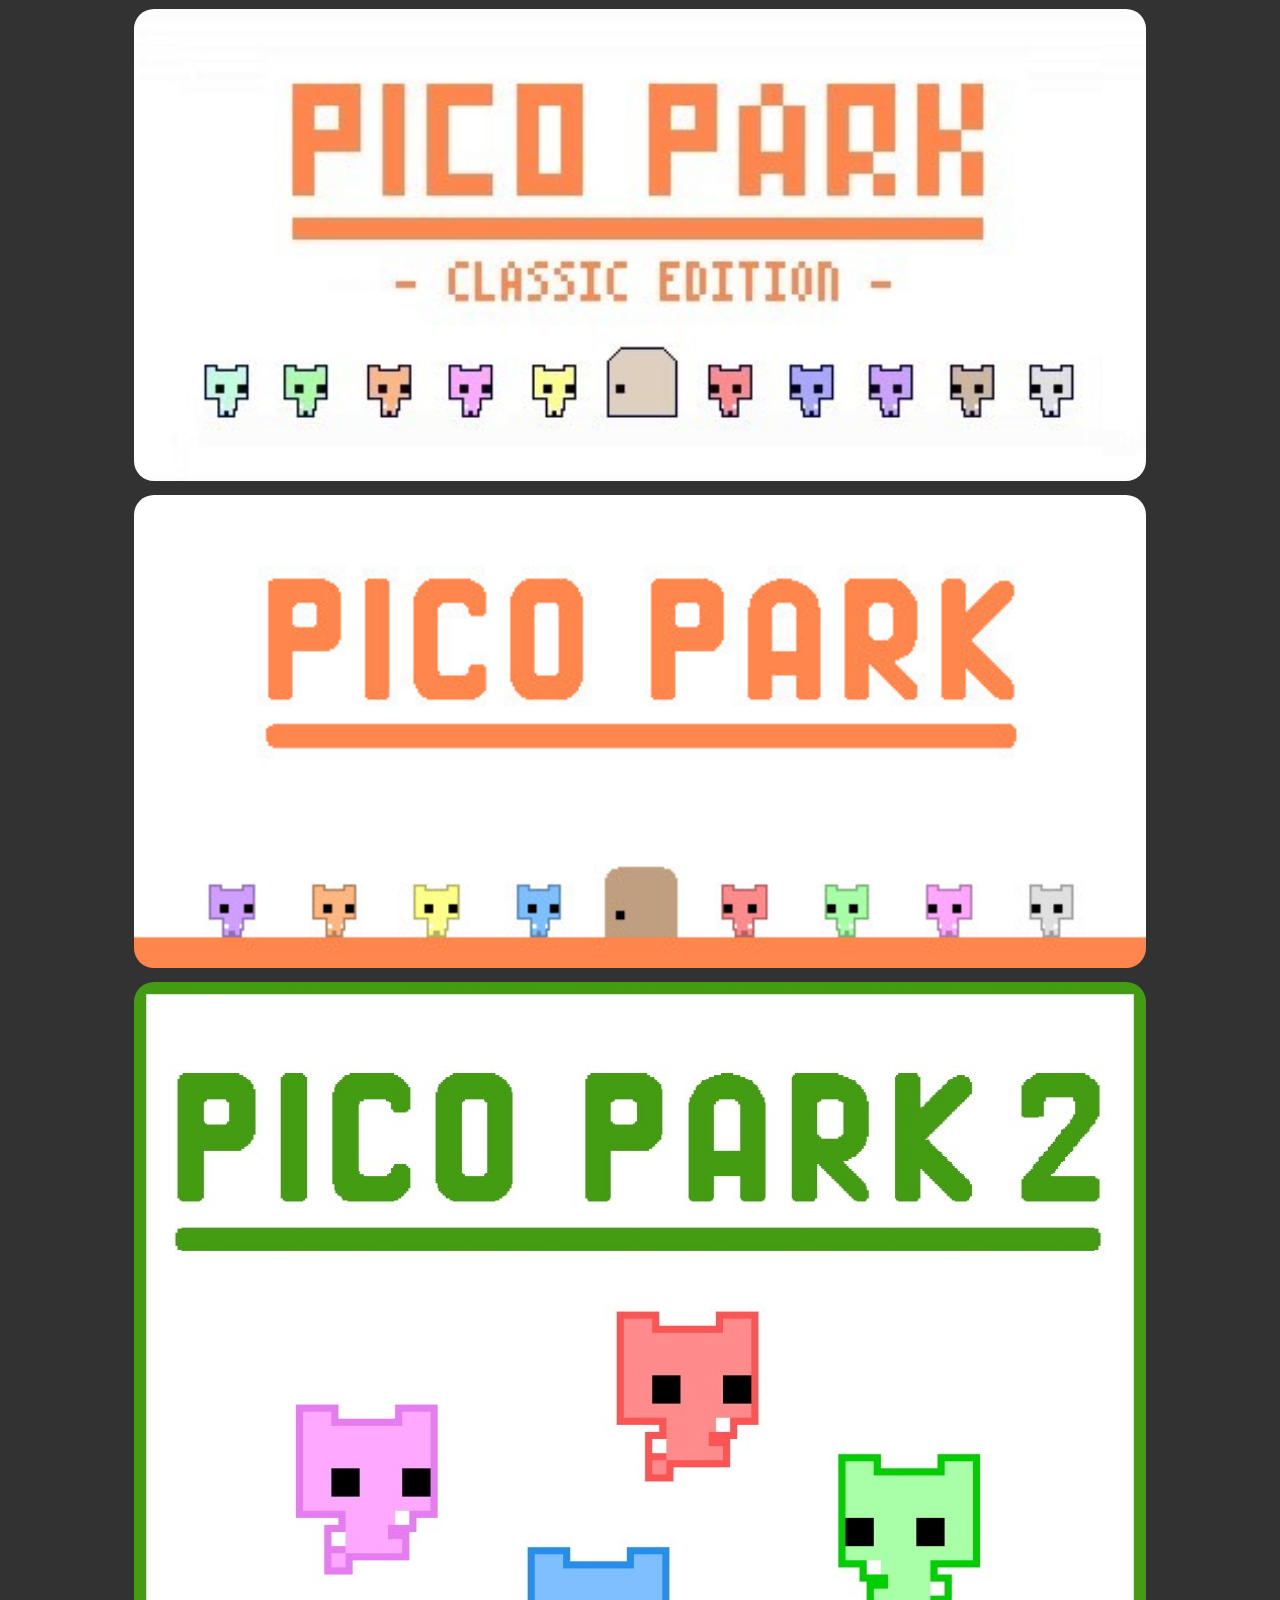
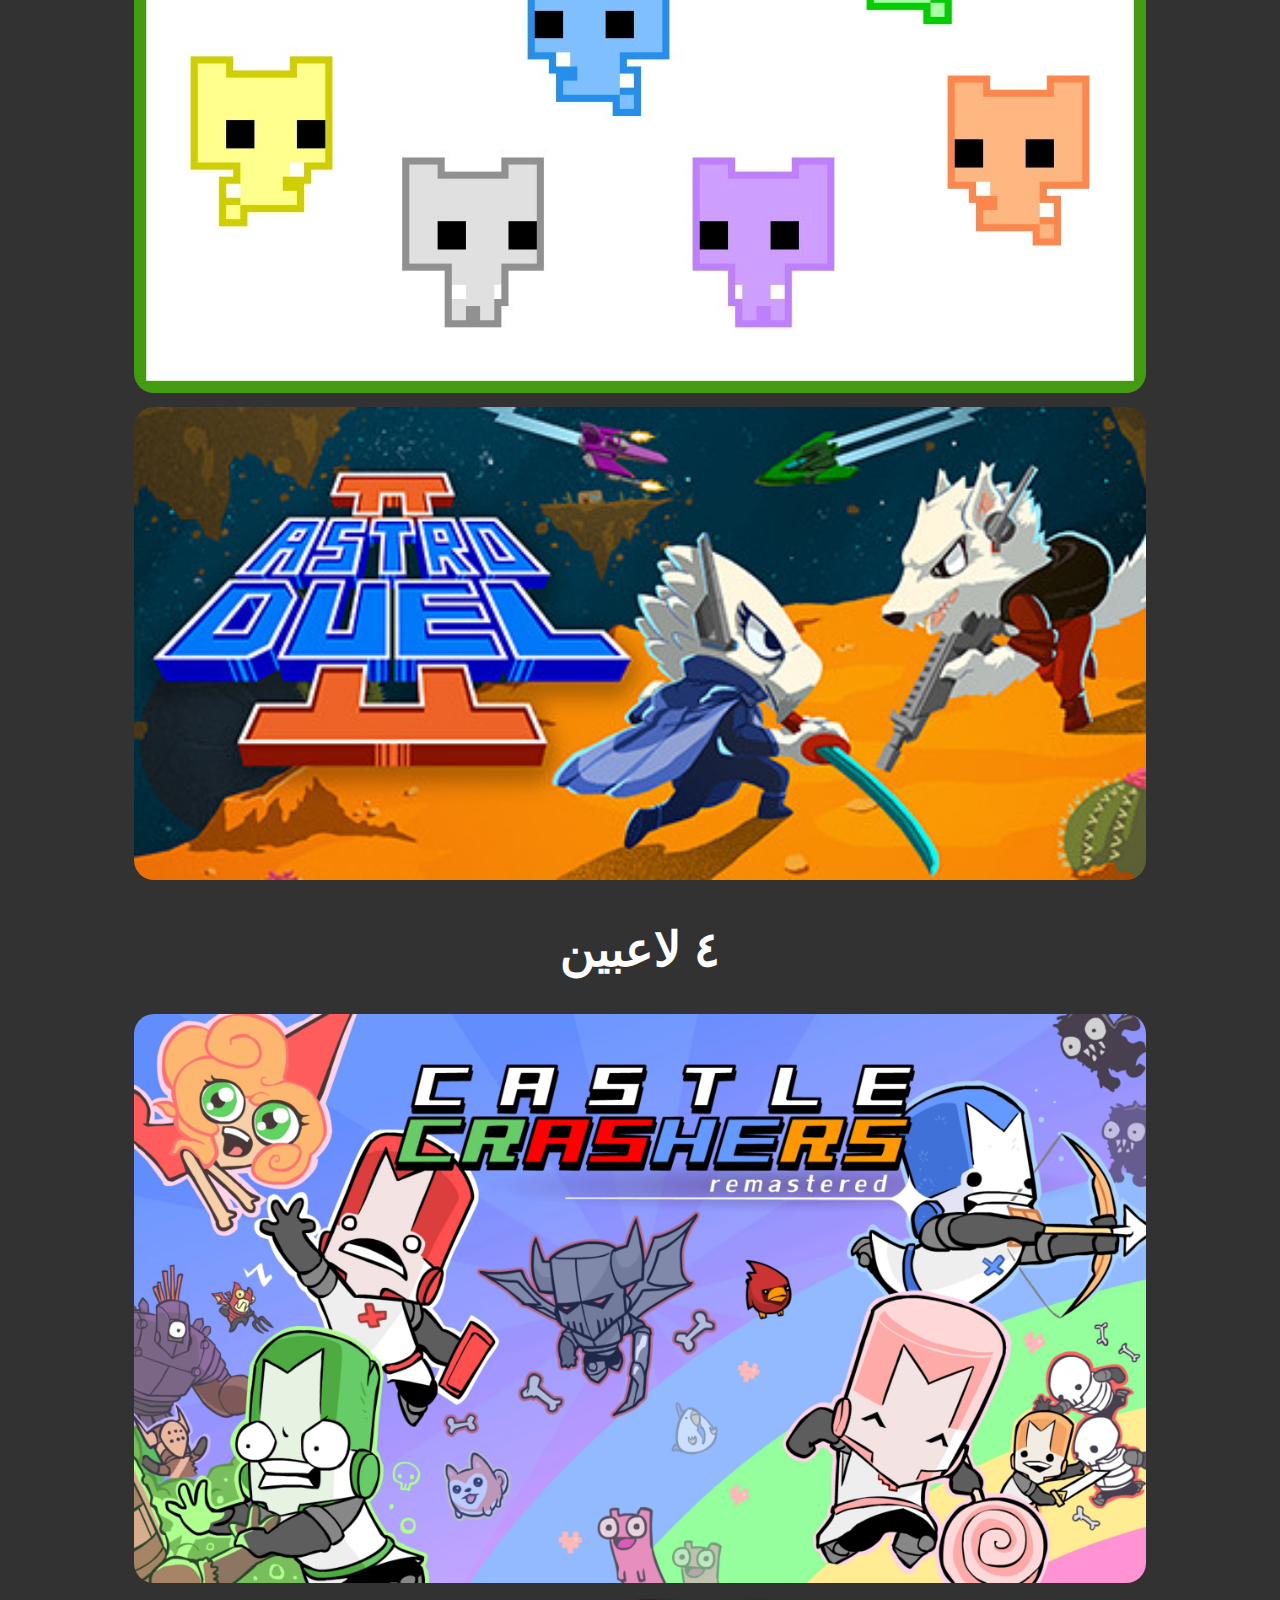
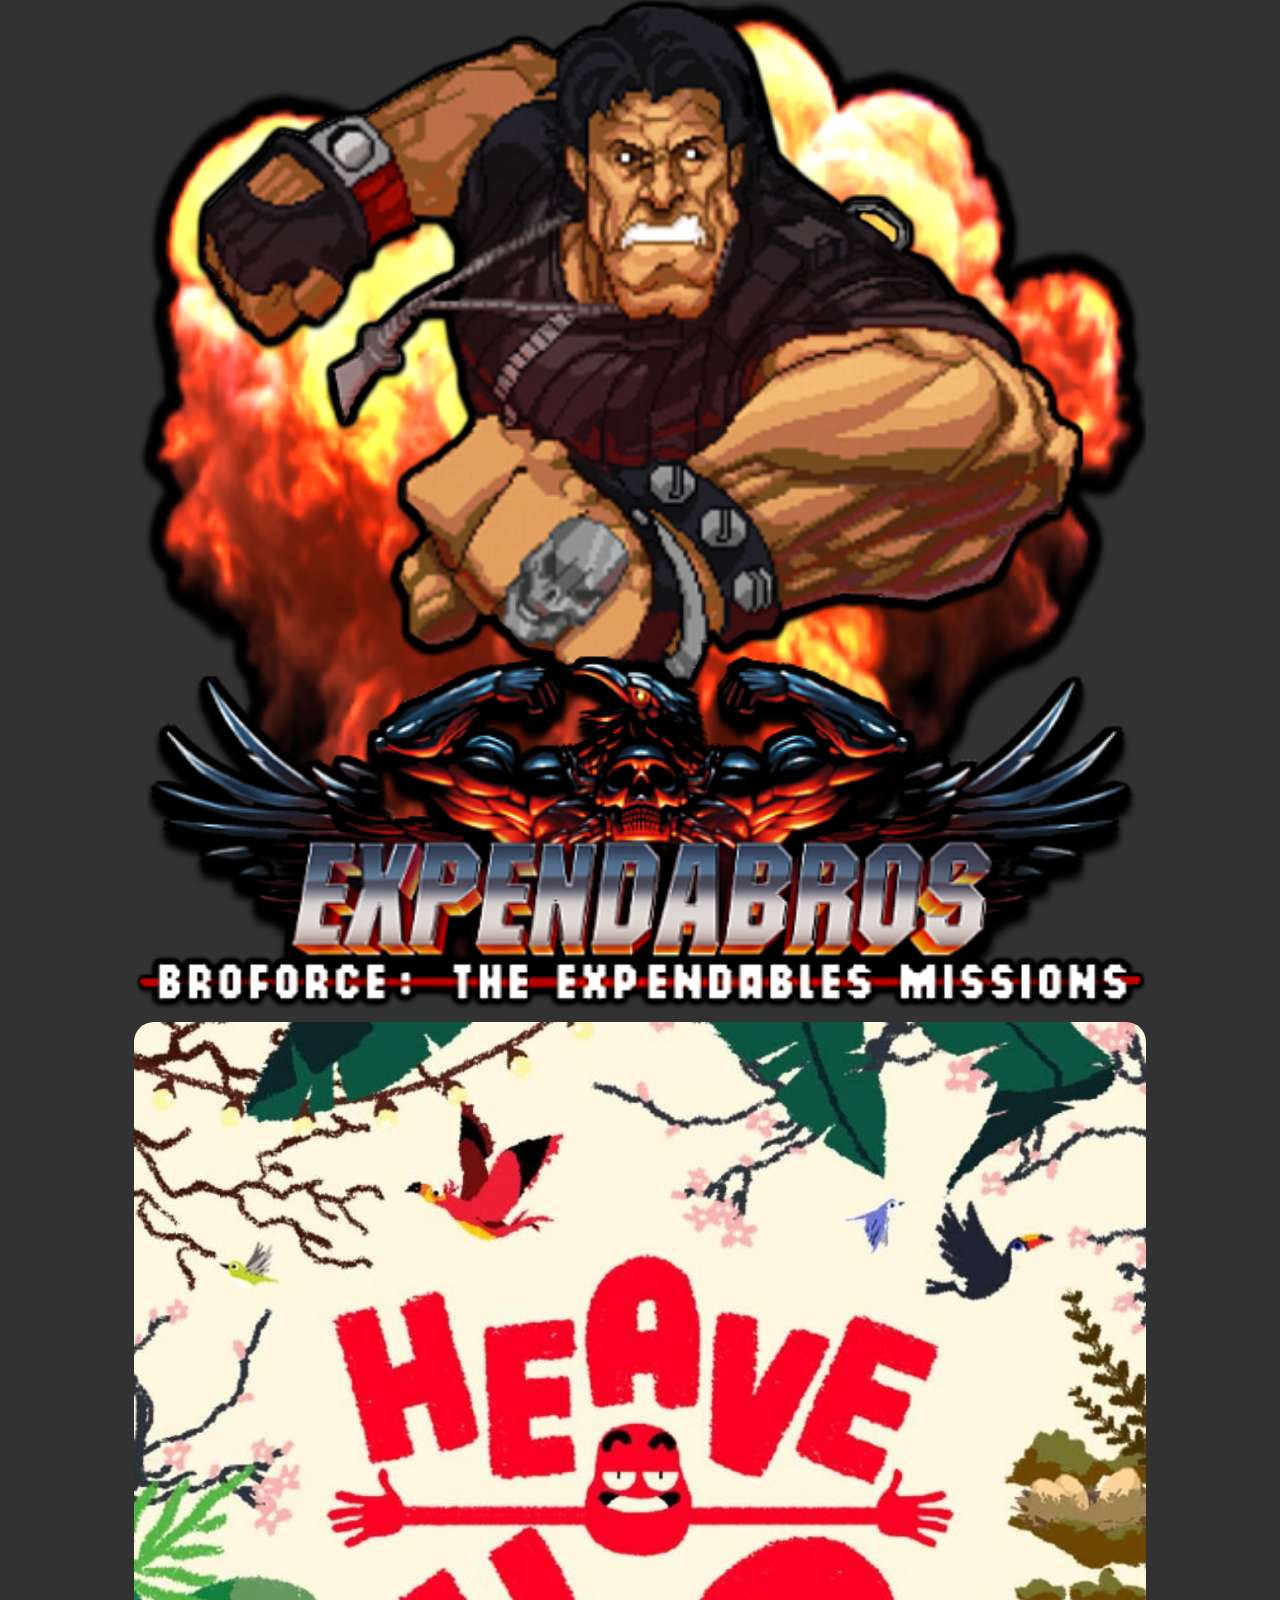
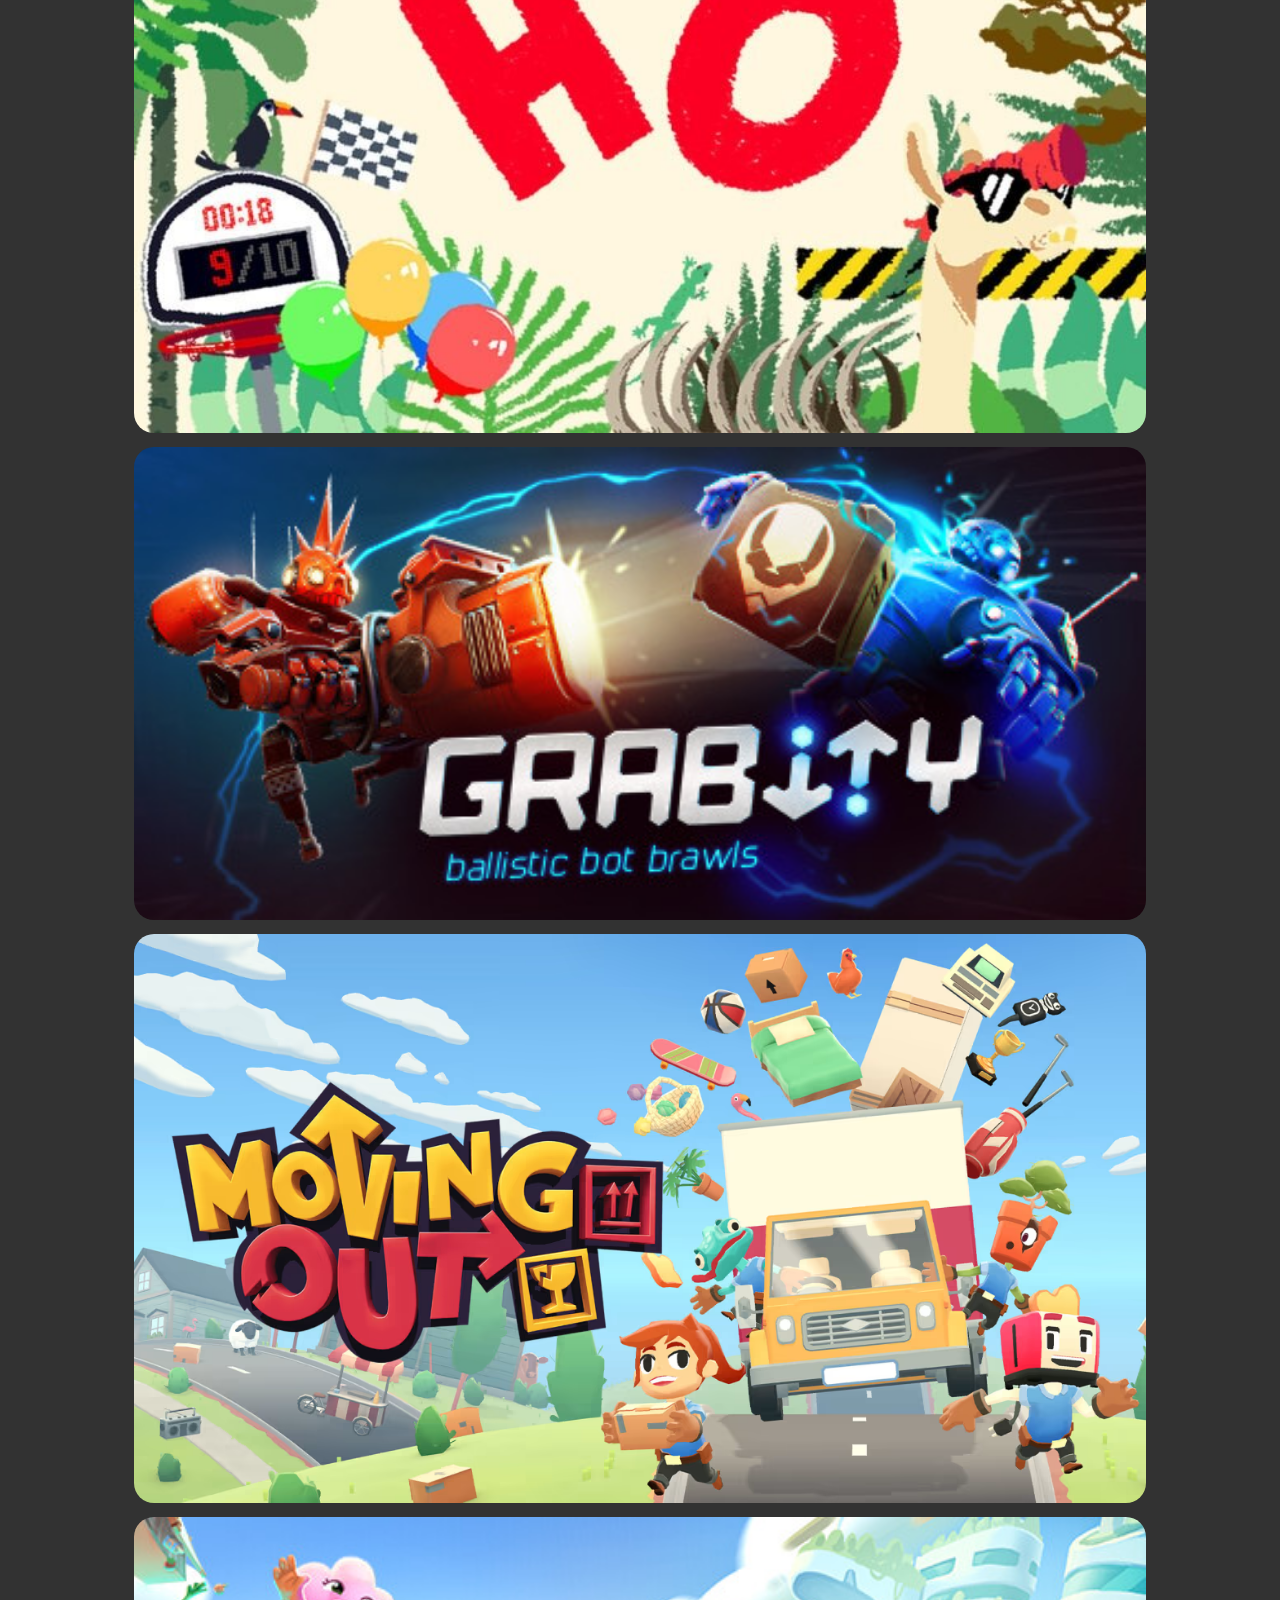
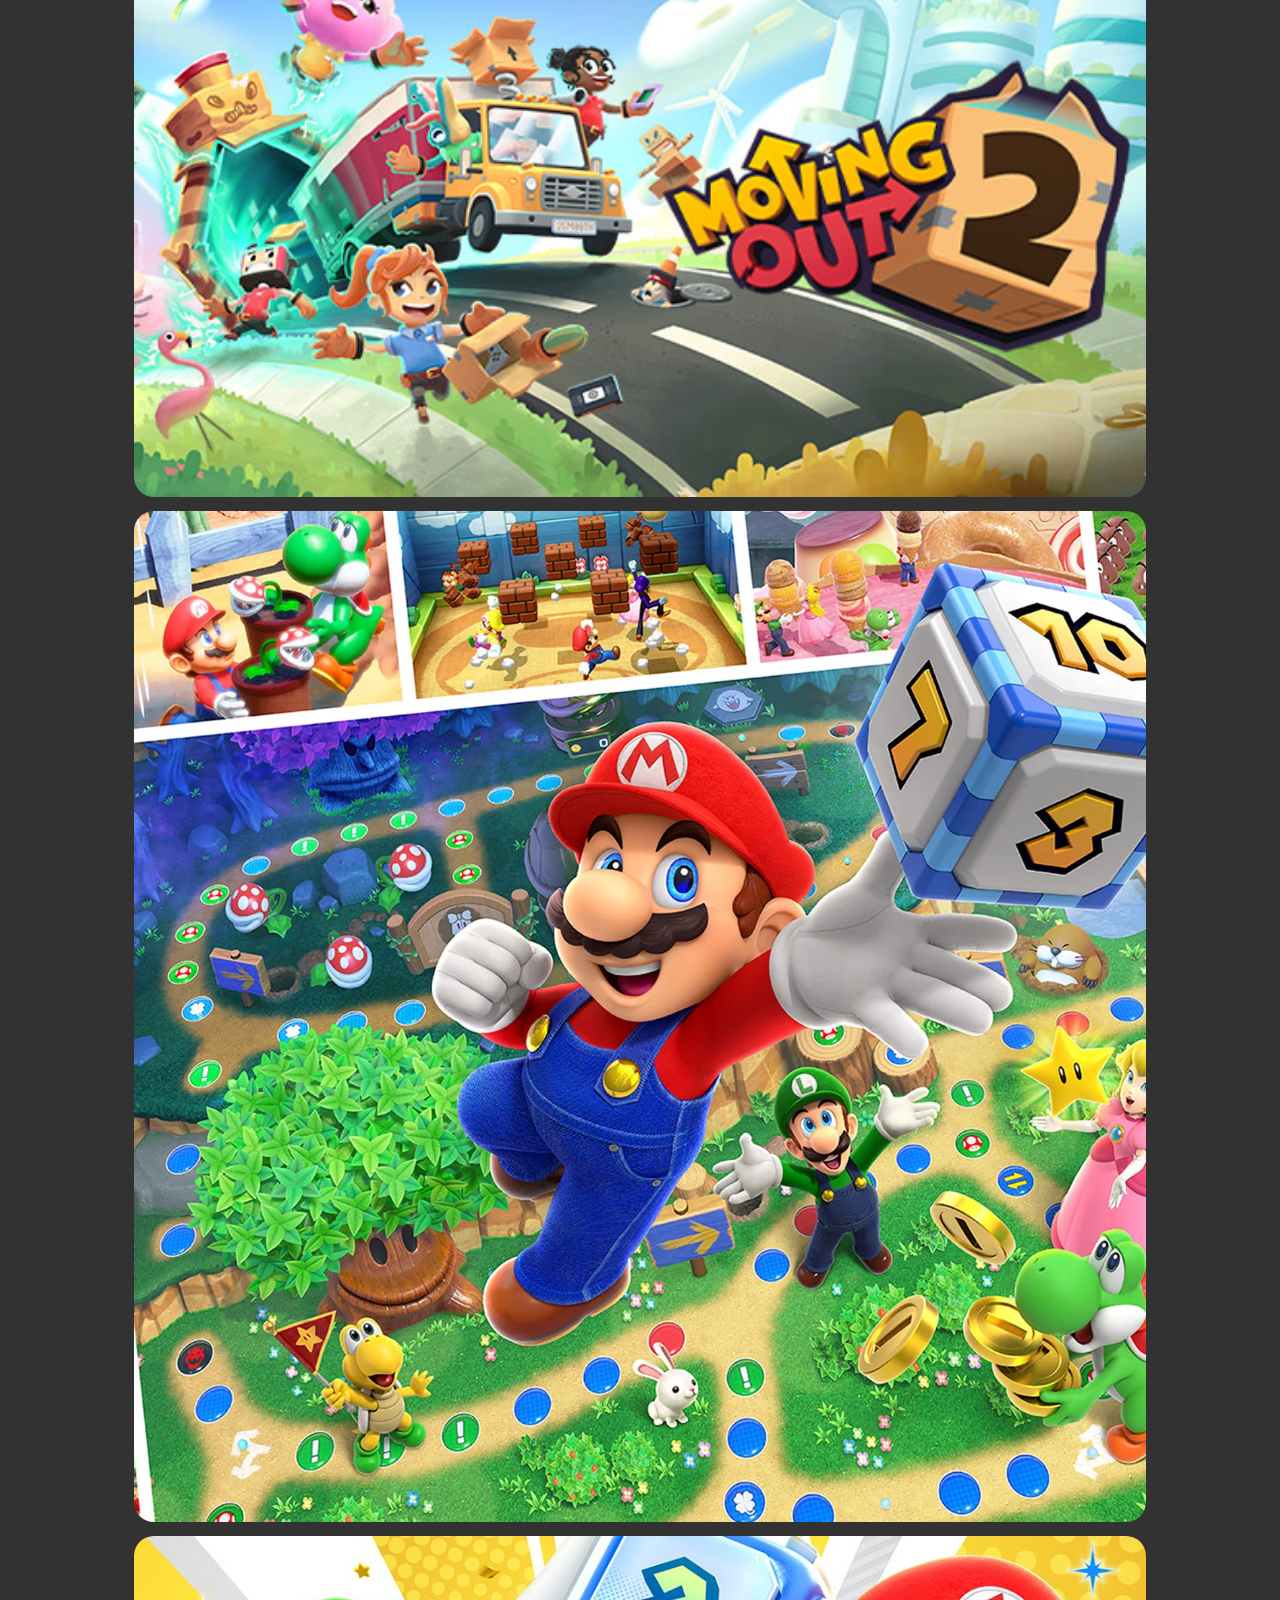
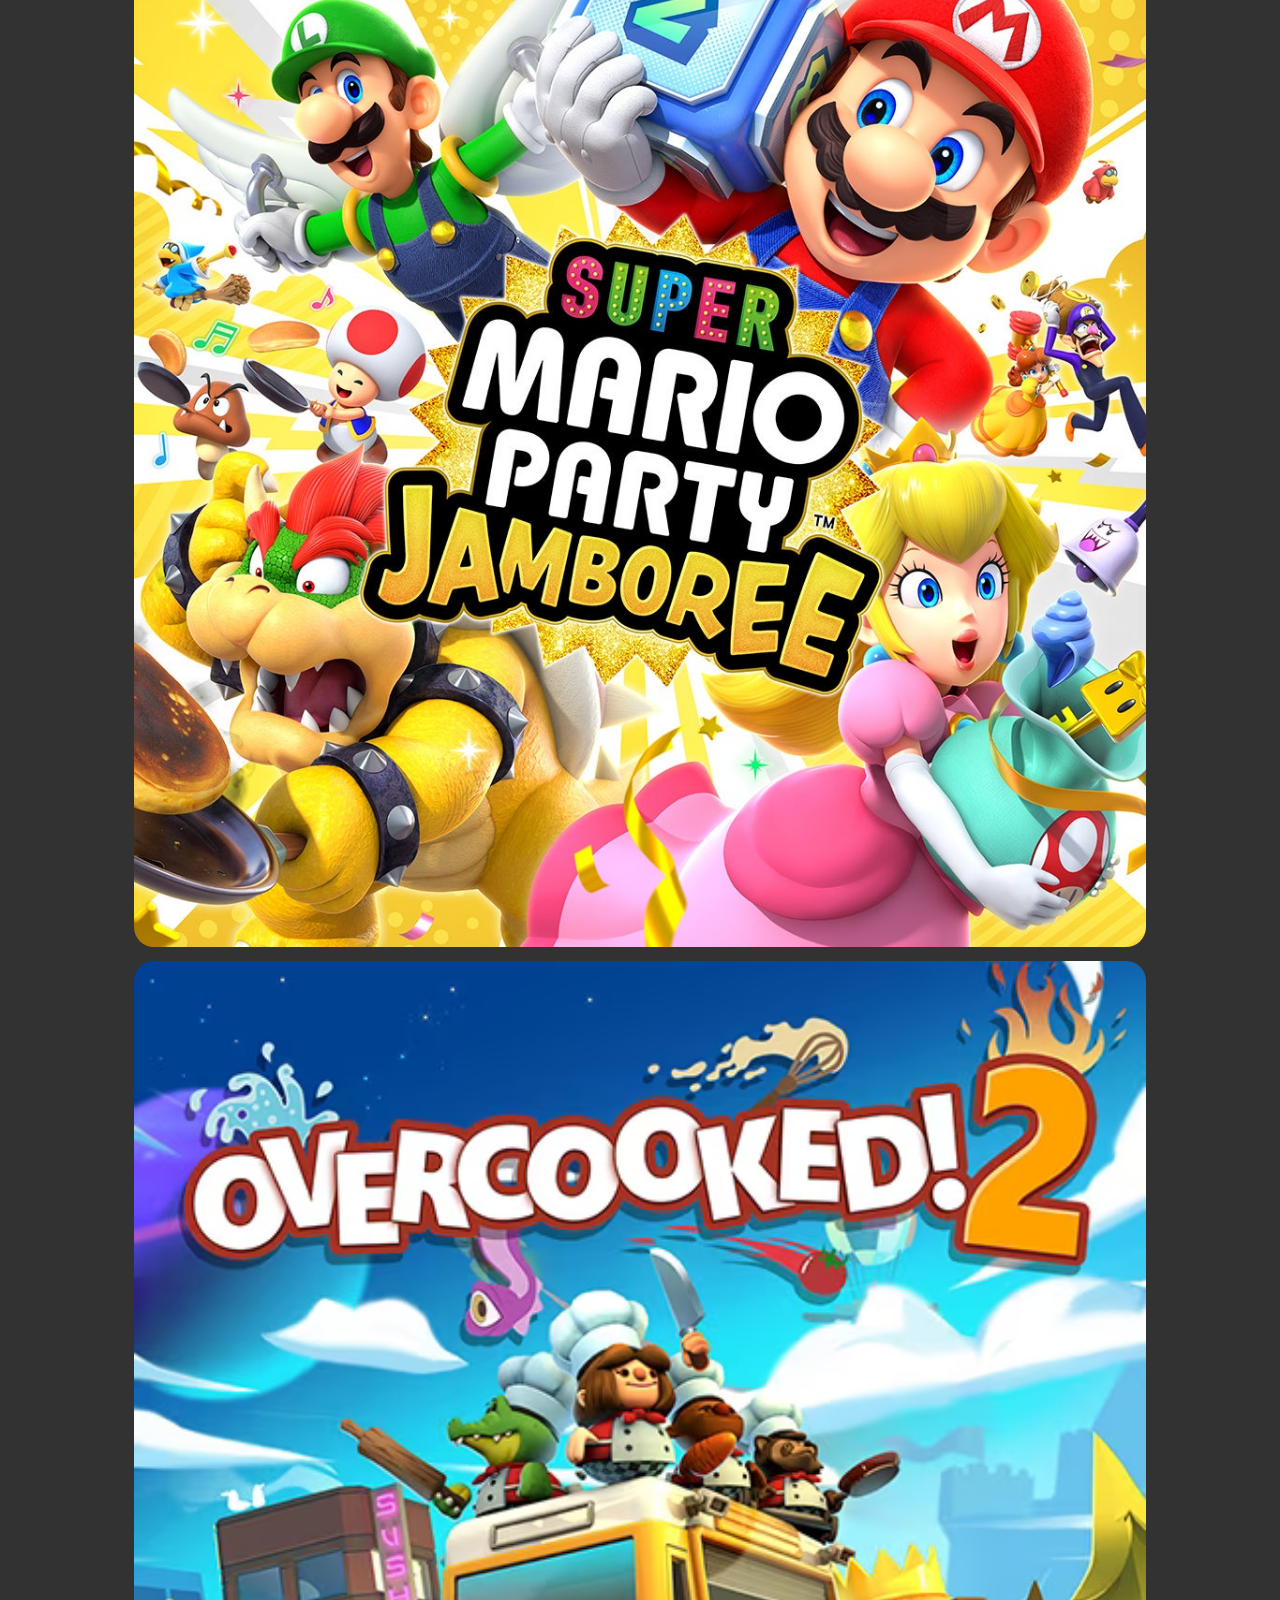
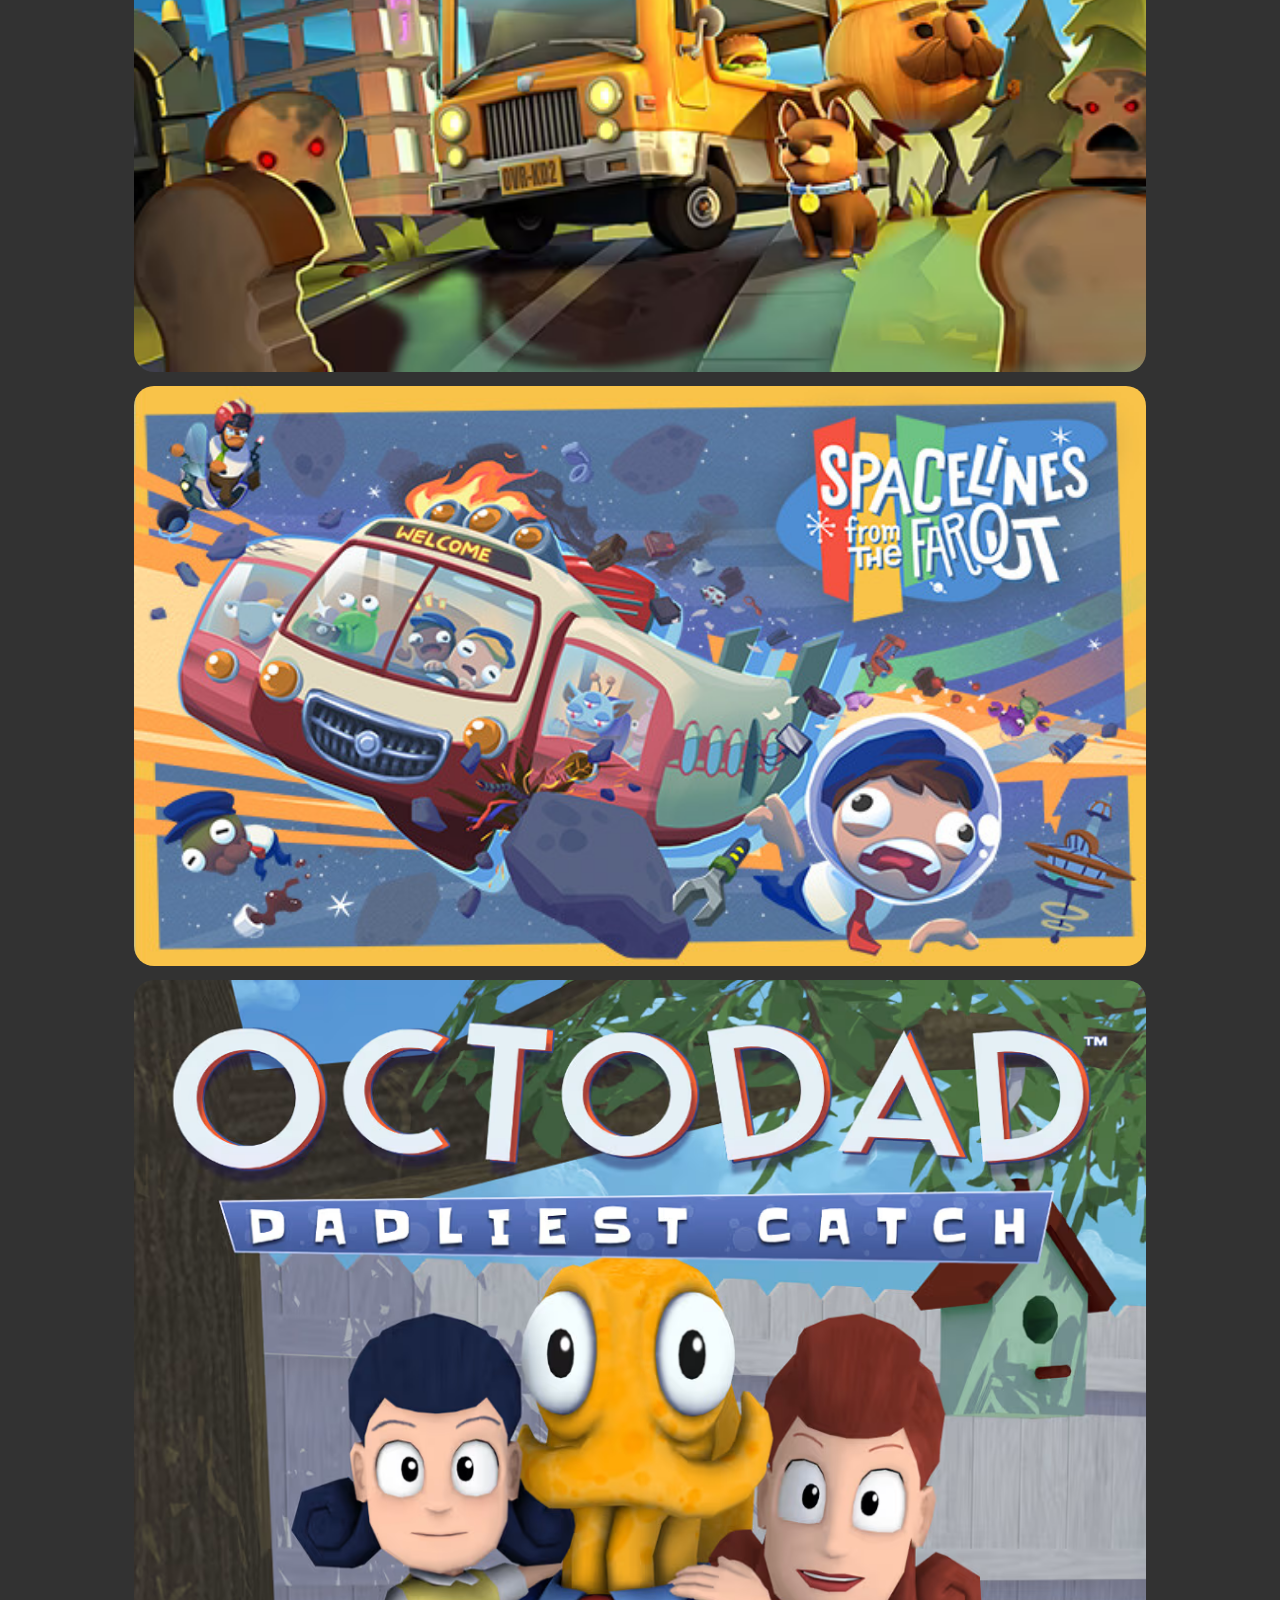
==== commit f106d714: "Update index.html" ====
--- a/index.html
+++ b/index.html
@@ -6,33 +6,44 @@
 <title>Create Directories</title>
 </head>
 <body>
+
+    <style>
+        body {
+            text-align: center;
+            background-color: rgb(50, 50, 50);
+        }
+        
+        h1 {
+            font-family: 'Gill Sans', 'Gill Sans MT', Calibri, 'Trebuchet MS', sans-serif;
+            color: white;
+            font-size: calc(300%)
+        }
+        
+        img {
+            width: 80%;
+            border-radius: 25px;
+            padding: 5px;
+            transition: 0.1s;
+        }
+        
+        img:hover {
+            transition: 0.1s;
+        }
+            </style>
+        
+    
+
+
+
+
+    
     <h1>٦ لاعبين او اكثر</h1>
     <p id="sixp"></p>
     <h1>٤ لاعبين</h1>
     <p id="fourp"></p>
-    <style>
-body {
-    text-align: center;
-    background-color: rgb(50, 50, 50);
-}
+    <h1>لاعبين</h1>
+    <p id="twop"></p>
 
-h1 {
-    font-family: 'Gill Sans', 'Gill Sans MT', Calibri, 'Trebuchet MS', sans-serif;
-    color: white;
-    font-size: calc(300%)
-}
-
-img {
-    width: 80%;
-    border-radius: 25px;
-    padding: 5px;
-    transition: 0.1s;
-}
-
-img:hover {
-    transition: 0.1s;
-}
-    </style>
 
 
 
@@ -74,22 +85,23 @@
 
 
 const four_plus = [
-    "https://media.discordapp.net/attachments/1310772163002765393/1310780656418295849/cc.png?ex=6746771d&is=6745259d&hm=69692dedf96dabafd6672c194dcc2e5079488f62a93ef984ebf289b6322587eb&",
-    "https://media.discordapp.net/attachments/1310772163002765393/1310780656833269790/eb.png?ex=6746771d&is=6745259d&hm=33548bc13622344c94f6a22a2c64a4ca5daf3a01e686b98ce77fd30edff20fd6&",
-    "https://media.discordapp.net/attachments/1310772163002765393/1310780657550491669/hh.png?ex=6746771d&is=6745259d&hm=139b248cf6aac30acdb34c0ac8067485b05bbc3300f83ded08b1de98f08e2360&",
-    "https://media.discordapp.net/attachments/1310772163002765393/1310780657248637060/g.png?ex=6746771d&is=6745259d&hm=4a47e78427a3ae3ab4826a005fb5b5aee742c19cec578795f62a478bb091de51&",
-    "https://media.discordapp.net/attachments/1310772163002765393/1310780658238619730/mo.png?ex=6746771e&is=6745259e&hm=7b86c256aef7c1cdd1d1c0746aaaed984337548f2eb24122e1483a34ffe8174f&",
-    "https://media.discordapp.net/attachments/1310772163002765393/1310780658779422840/mo2.png?ex=6746771e&is=6745259e&hm=0010394358d8acfe35b8e21d451cf7fe1972d92547ad9c46d94dae55329c147f&",
-    "https://media.discordapp.net/attachments/1310772163002765393/1310780659308167299/mpss.png?ex=6746771e&is=6745259e&hm=2b07b34f7140feb33b2772857406bbbb53a749c10144296903bde21a2eb51004&",
-    "https://media.discordapp.net/attachments/1310772163002765393/1310780740035674132/smpj.png?ex=67467731&is=674525b1&hm=9b7d15b5259eda2678e4d1be3daeef1bd03525c3b1008acada57f7d0c943ecbb&",
-    "https://media.discordapp.net/attachments/1310772163002765393/1310780655616917524/oc2.png?ex=6746771d&is=6745259d&hm=4cec266c6c288b5cf0ad8dbb63a3e50f82e9813cade91cb8f243b06eaee4a2d2&",
-    "https://media.discordapp.net/attachments/1310772163002765393/1310780741654941776/oddc.png?ex=67467731&is=674525b1&hm=82c064b2e02ec9fb78c3228dda975f6bfdc8d1fcd636fdb6db8fe2ef8abab0db&",
-    "https://media.discordapp.net/attachments/1310772163002765393/1310780737489731655/rl.png?ex=67467730&is=674525b0&hm=3ba3fe5c149e51e94ace2f8bb7b54f164aa1c9ba9a8bd6e35657a87784185cff&",
-    "https://media.discordapp.net/attachments/1310772163002765393/1310780737863155814/smbw.png?ex=67467731&is=674525b1&hm=3db191e4abdc68084dca1cb4d52028a9673df9995d7365de63b1257e69249c04&",
-    "https://media.discordapp.net/attachments/1310772163002765393/1310780740375416872/tp.png?ex=67467731&is=674525b1&hm=8c9232f353158965fd8e8706d3e019e3ff30068d7c2afc51a9640f85990b3449&",
-    "https://media.discordapp.net/attachments/1310772163002765393/1310780740778066010/tt.png?ex=67467731&is=674525b1&hm=65fa4bdedfeb544d0c8a582a89138e8252a93d8881158649abd244900ec976c4&",
-    "https://media.discordapp.net/attachments/1310772163002765393/1310780741222666240/uch.png?ex=67467731&is=674525b1&hm=0ee3a852f7b87760896f7adfcd6ed9c3918ed00a3ccfb309ebc4bbcbd36bb2a2&",
-    "https://media.discordapp.net/attachments/1310772163002765393/1310780657869393980/mcps3.png?ex=6746771d&is=6745259d&hm=2ab851f980ee79d3406edbfab7df9f9453a34b4f025a8002b1351054e574c219&"
+    "cc",
+    "eb",
+    "hh",
+    "g",
+    "mo",
+    "mo2",
+    "mpss",
+    "smpj",
+    "oc2",
+    "slftfo",
+    "oddc",
+    "rl",
+    "smbw",
+    "tp",
+    "tt",
+    "uch",
+    "mcps3"
 ]; 
 const four_vids =[
     "https://youtu.be/2NBOxQ93YBg?si=YF3uYpPPGSTEcxsO&t=248",
@@ -101,6 +113,7 @@
     "https://youtu.be/2jEq0F656aY?si=RAjSzzgplq_7PXKb&t=3",
     "https://youtu.be/ynP20RtOYvU?si=47h6jEMKJaT97fMB&t=38",
     "https://youtu.be/9LpXVOO4-a8?si=3fC_LQ3GzLzxmXMF&t=598",
+    "https://youtu.be/sHGYqri4Qcs?si=GrMj-QSJi1K51TVV&t=29",
     "https://youtu.be/Djmp1oupoOQ?si=aweL2rgTjQyiPNA-&t=138",
     "https://youtu.be/JL5MBZvdGfQ?si=8AtXJTaIox3CplLp&t=13",
     "https://youtu.be/A-4ddow_RGs?si=mXemLMNA_d0jf9FY&t=311",
@@ -113,12 +126,45 @@
 
 let fourdisplay = "<div>";
 for (let i = 0; i < fourLen; i++) {
-    fourdisplay +=  "<a href=\"" + four_vids[i] + "\">" +    "<img src=\"" + four_plus[i] + "\"><a>"
+    fourdisplay +=  "<a href=\"" + four_vids[i] + "\">" +    "<img src=\"" + four_plus[i] + ".png\"><a>"
 }
 
 fourdisplay += "</div>";
 
 document.getElementById("fourp").innerHTML = fourdisplay;        
+
+
+
+
+const two_plus = [
+    "it2",
+    "usf4",
+    "dd",
+    "dst",
+    "cu",
+    "cwm"
+]; 
+const two_vids =[
+    "https://youtu.be/i7ISeIm6l3E?si=pPHe1PTeLG9XcdjS&t=394",
+    "https://youtu.be/Wxvv80CVlVk?si=mpujiEs4nBK1TJF3&t=40",
+    "https://youtu.be/5XVVgGtsh00?si=_NCLPv4mv4A5PaKE&t=219 ",
+    "https://www.youtube.com/live/l_zMeMwW41U?si=4jnfvVYXd3bCB9WR&t=768",
+    "https://youtu.be/cCRTRsQ2W1U?si=culFlJH-GbbwVIzp&t=59",
+    "https://youtu.be/3bztdbNp7Hw?si=yhdU7HkmCITChjFR&t=498"
+]
+let twoLen = two_plus.length;
+
+let twodisplay = "<div>";
+for (let i = 0; i < twoLen; i++) {
+    twodisplay +=  "<a href=\"" + two_vids[i] + "\">" +    "<img src=\"" + two_plus[i] + ".png\"><a>"
+}
+
+twodisplay += "</div>";
+
+document.getElementById("twop").innerHTML = twodisplay;        
+
+
+
     </script>
 </body>
 </html>
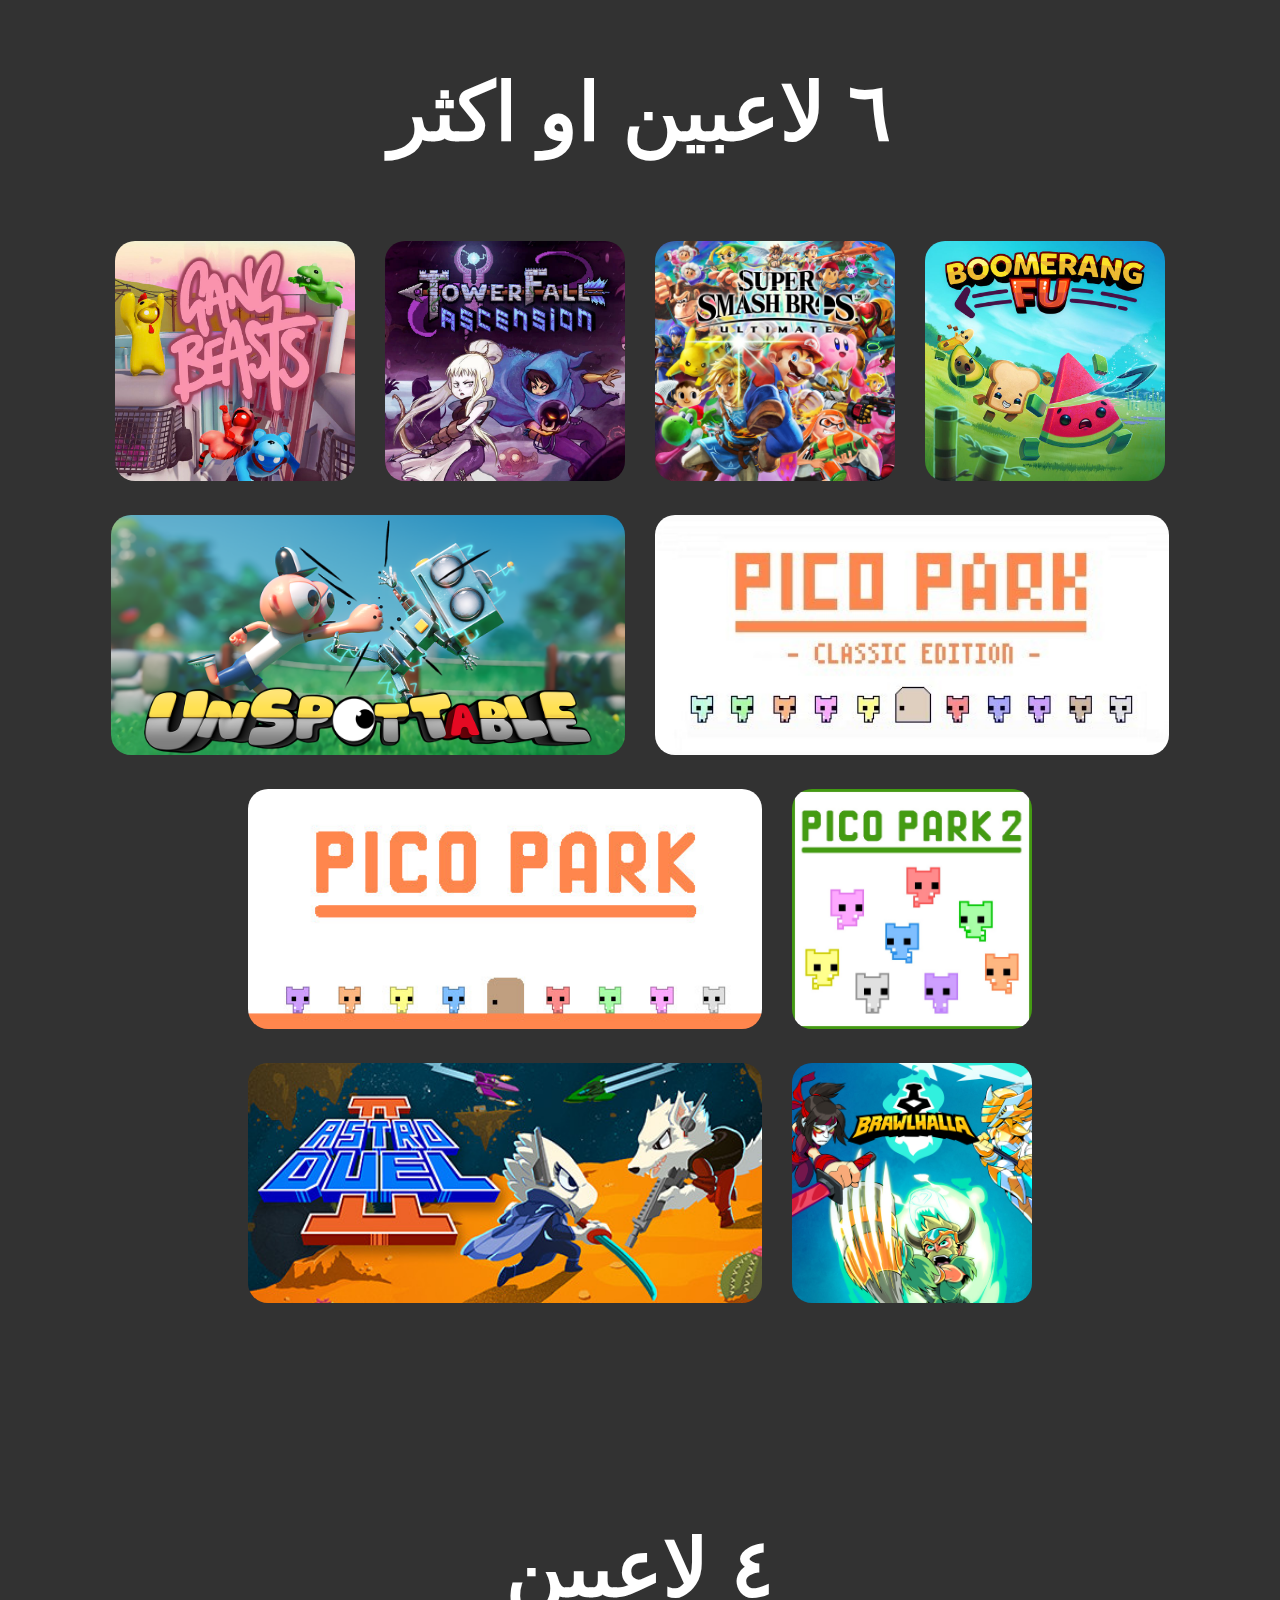
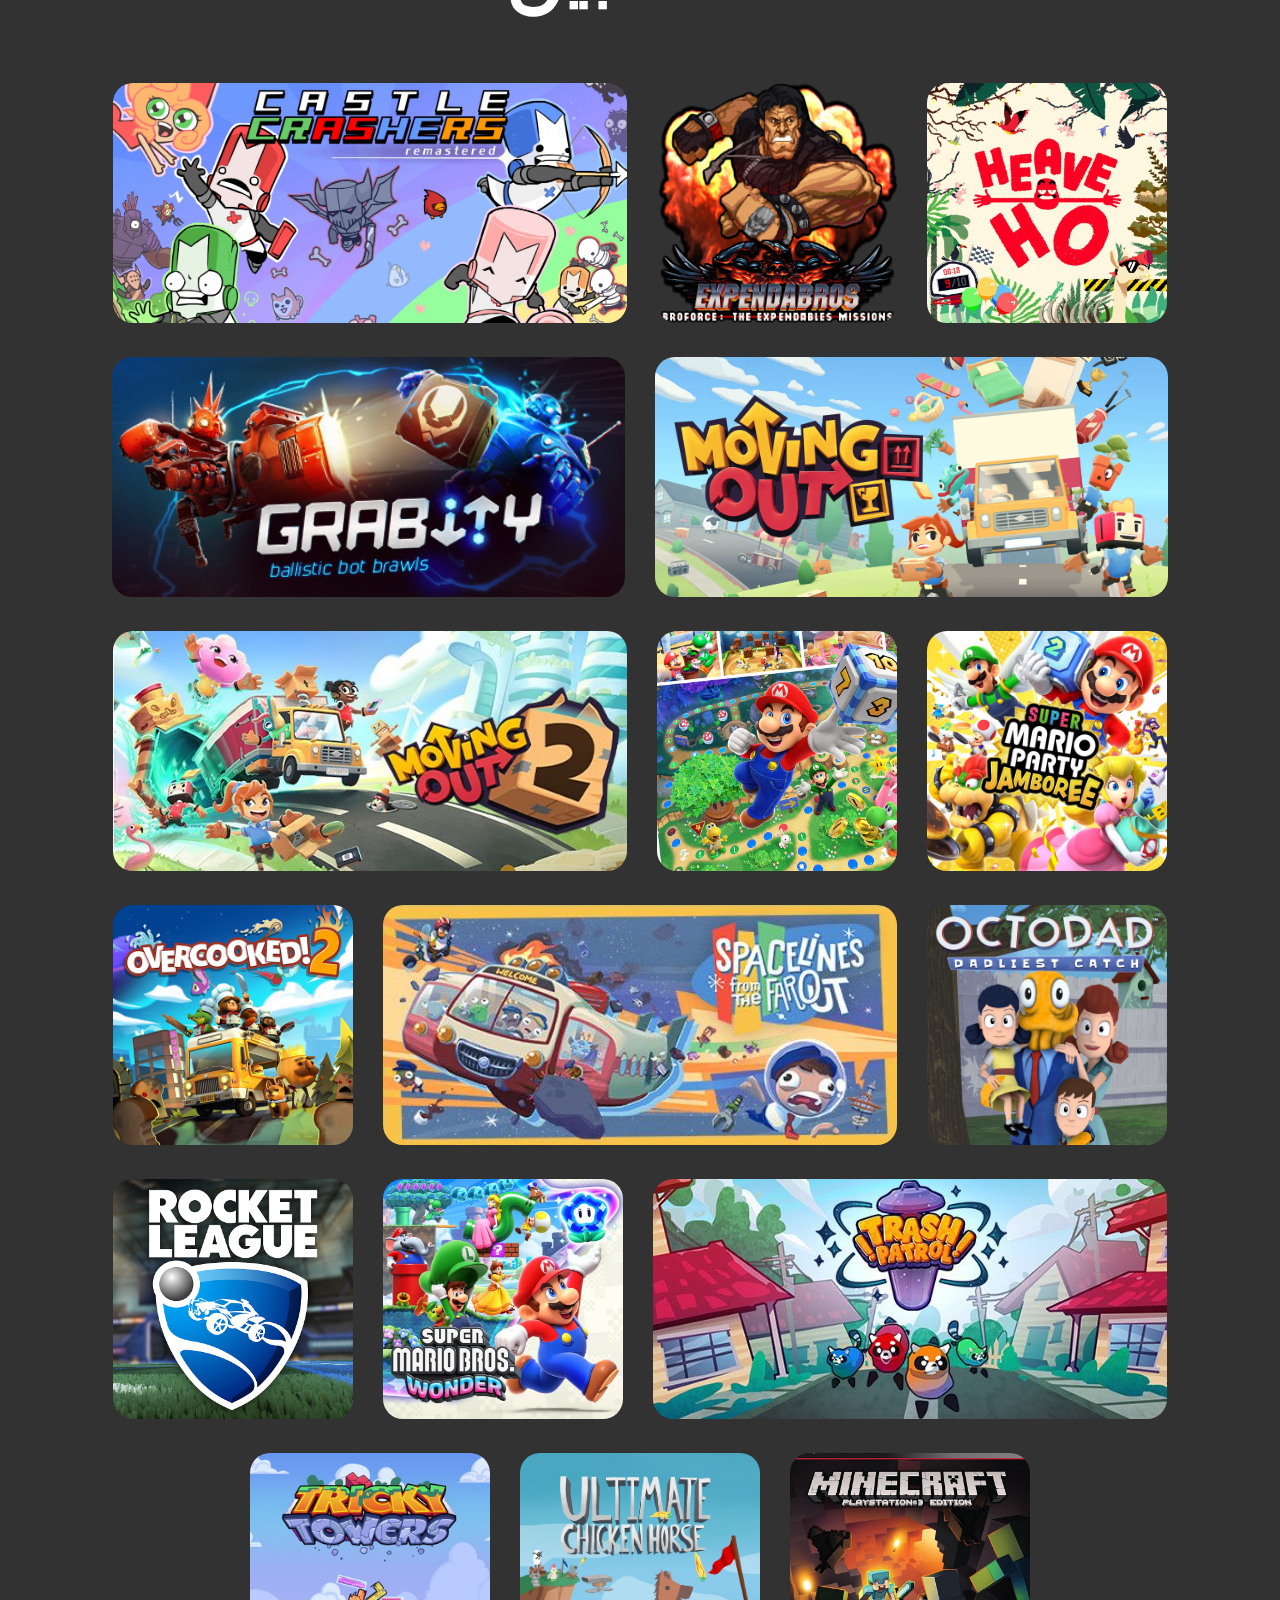
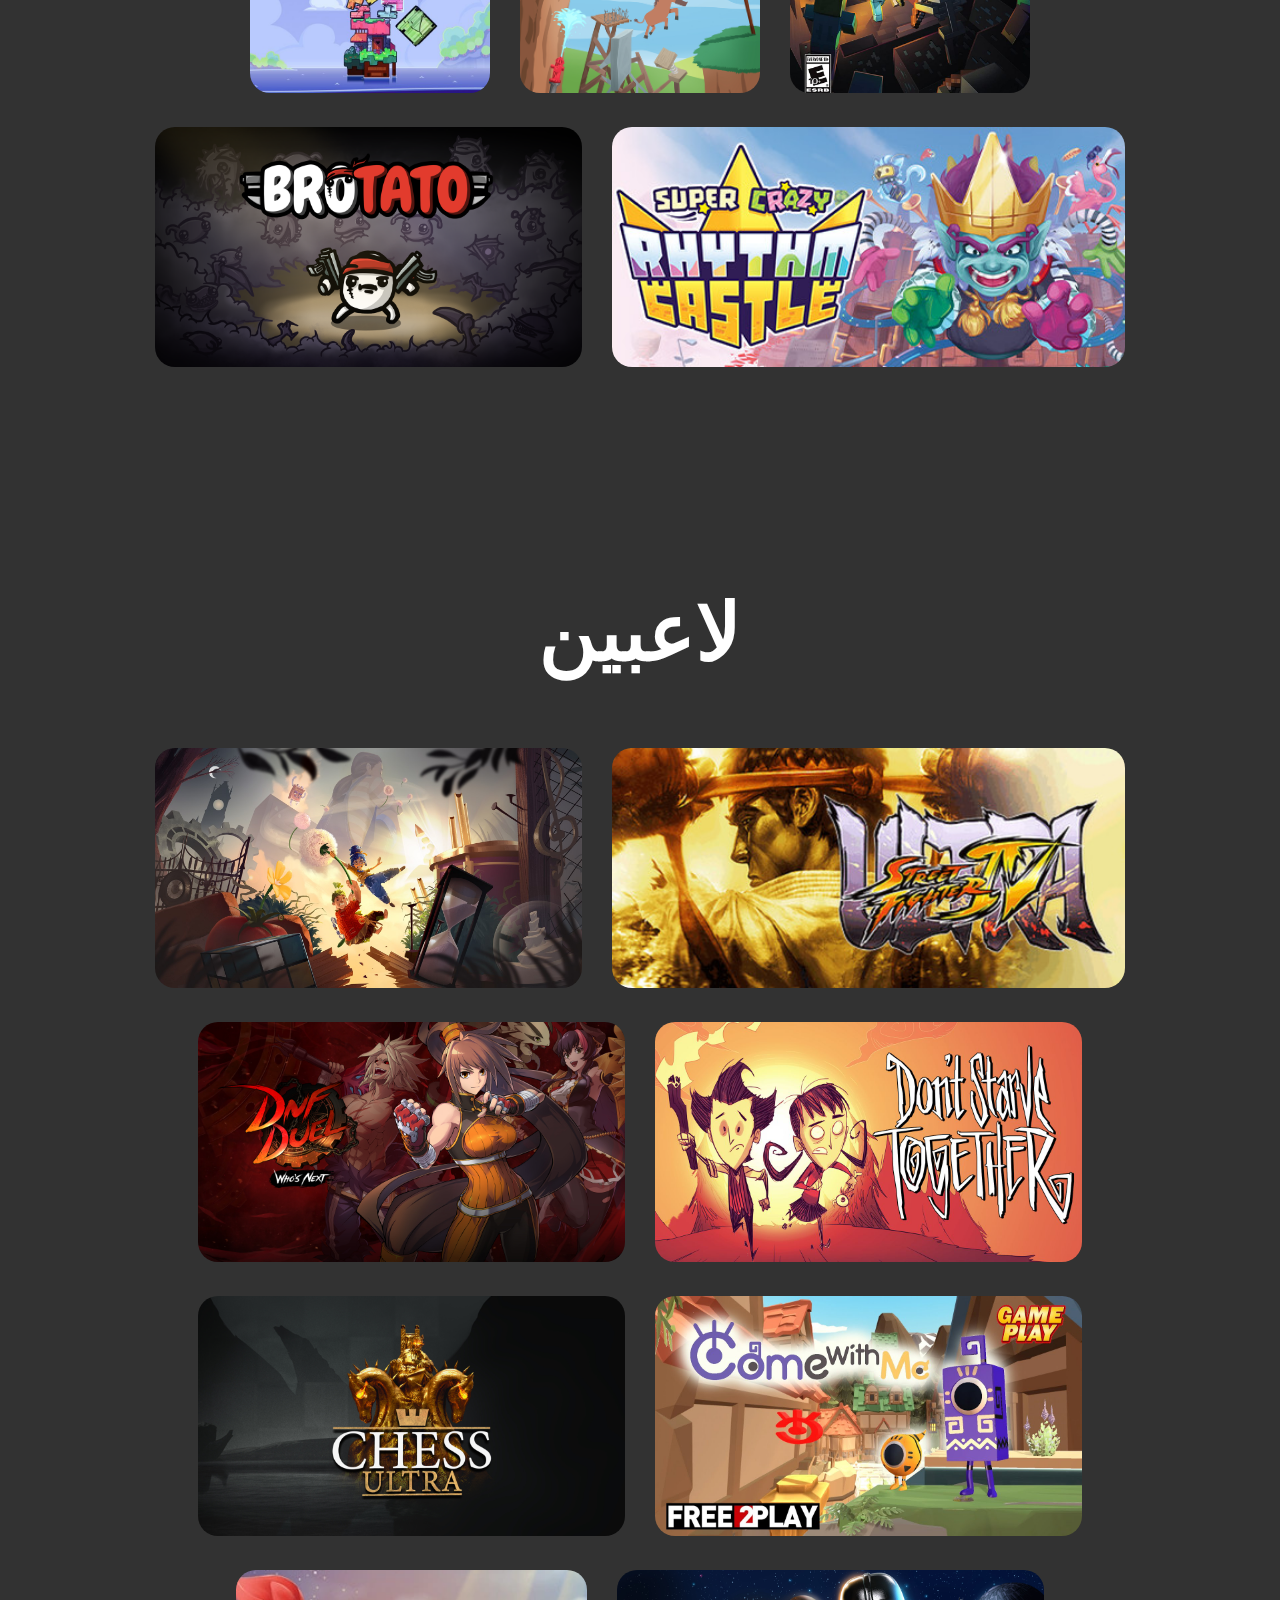
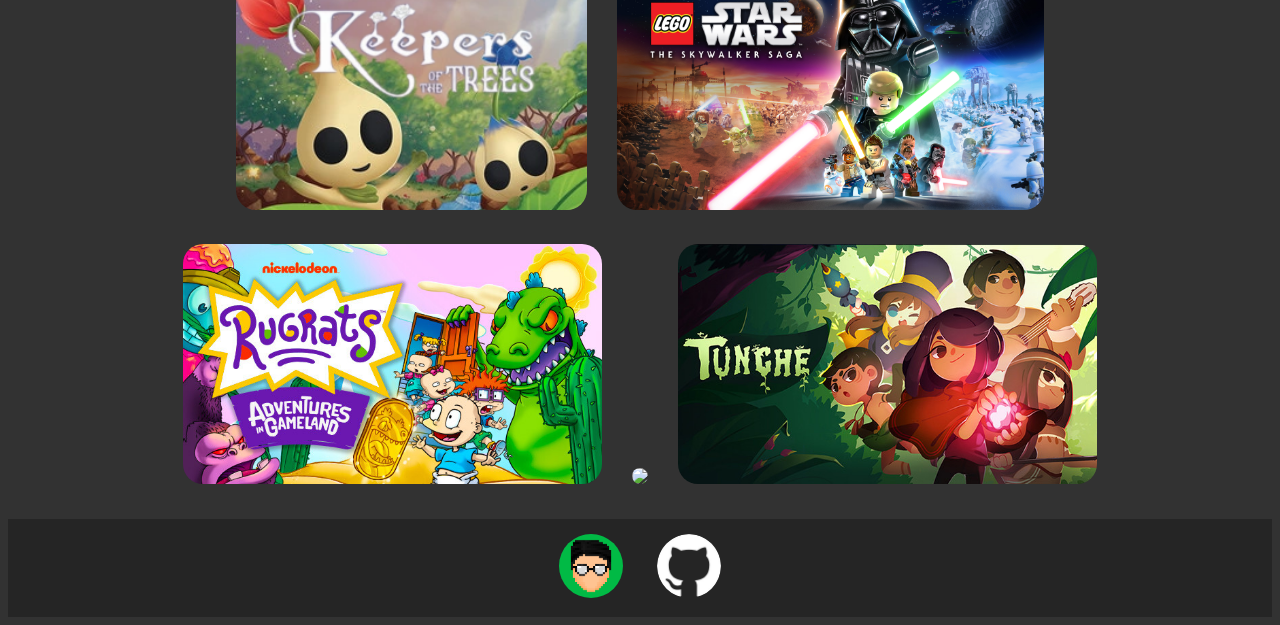
==== commit 66131a2f: "Update index.html" ====
--- a/index.html
+++ b/index.html
@@ -3,168 +3,25 @@
 <head>
 <meta charset="UTF-8">
 <meta name="viewport" content="width=device-width, initial-scale=1.0">
-<title>Create Directories</title>
+<title>Game Preview</title>
+<link rel="sortcut icon" type="x-icon" href="icon.png">
+<link rel="stylesheet" href="games.css">
 </head>
-<body>
-
-    <style>
-        body {
-            text-align: center;
-            background-color: rgb(50, 50, 50);
-        }
-        
-        h1 {
-            font-family: 'Gill Sans', 'Gill Sans MT', Calibri, 'Trebuchet MS', sans-serif;
-            color: white;
-            font-size: calc(300%)
-        }
-        
-        img {
-            width: 80%;
-            border-radius: 25px;
-            padding: 5px;
-            transition: 0.1s;
-        }
-        
-        img:hover {
-            transition: 0.1s;
-        }
-            </style>
-        
-    
-
-
-
 
     
-    <h1>٦ لاعبين او اكثر</h1>
+<body>
+    <h2>٦ لاعبين او اكثر</h2>
     <p id="sixp"></p>
+    <h1></h1>
     <h1>٤ لاعبين</h1>
     <p id="fourp"></p>
     <h1>لاعبين</h1>
     <p id="twop"></p>
+<footer>
+    <a href="https://github.com/Jaaassim"><img class="profpic" src="me.png"></a>
+    <a href="https://github.com/Jaaassim/jaaassim.github.io"><img class="profpic" src="Github.png"></a>
+</footer>
 
-
-
-
-    <script>
-      const six_plus = [
-    "gb",
-    "tf",
-    "ssbu",
-    "br",
-    "uns",
-    "ppce",
-    "pp",
-    "pp2",
-    "ad2"
-]; 
-const six_vids = [
-    "https://www.youtube.com/watch?v=Vz0BriND6pE&t=27s",
-    "https://youtu.be/T7Lyf1fkoHY?si=CfaIq0VSwmjFKowk",
-    "https://youtu.be/7Xepdym7bFQ?si=--oF6usvgXDIAzge&t=16",
-    "https://youtu.be/-h3O0YST4ZU?si=fpqr1JzAUb92JUbG&t=26",
-    "https://youtu.be/5Xd4OzUpdhM?si=iT5uxzhtsrbSdWH8&t=376",
-    "https://youtu.be/-iBBkVgPA2c?si=gKTqa3fLoIf8pa3U&t=50",
-    "https://youtu.be/jtNGxbm85u8?si=jLdqYSBaoE6Ajmkm&t=31",
-    "https://youtu.be/lN_DlZq7GnQ?si=zZ67RfDZhDCHhzAU",
-    "https://youtu.be/2rejbEAr96c?si=sxol-0JQTLWLEi04&t=136"
-]
-
-let sixLen = six_plus.length;
-
-let sixdisplay = "<div>";
-for (let i = 0; i < sixLen; i++) {
-    sixdisplay += "<a href=\"" + six_vids[i] + "\">" +   "<img src=\"" + six_plus[i] + ".png\"></a>"
-}
-
-sixdisplay += "</div>";
-
-document.getElementById("sixp").innerHTML = sixdisplay;
-
-
-
-const four_plus = [
-    "cc",
-    "eb",
-    "hh",
-    "g",
-    "mo",
-    "mo2",
-    "mpss",
-    "smpj",
-    "oc2",
-    "slftfo",
-    "oddc",
-    "rl",
-    "smbw",
-    "tp",
-    "tt",
-    "uch",
-    "mcps3"
-]; 
-const four_vids =[
-    "https://youtu.be/2NBOxQ93YBg?si=YF3uYpPPGSTEcxsO&t=248",
-    "https://youtu.be/JX2SNrLsE28?si=E5yReRgczZNiaHwc&t=9",
-    "https://youtu.be/tl07NG4ZY5c?si=-UfN_cdL1wlR1yXV&t=55",
-    "https://youtu.be/nb_uMp38ebA?si=2_MUVyOYvYgYcGsL&t=16",
-    "https://youtu.be/f_IuHhgUlt4?si=-oDon-A857jwSPX3&t=16",
-    "https://youtu.be/EdDrzJP3dKM?si=wn5A1dKF9DY7yeWw&t=6",
-    "https://youtu.be/2jEq0F656aY?si=RAjSzzgplq_7PXKb&t=3",
-    "https://youtu.be/ynP20RtOYvU?si=47h6jEMKJaT97fMB&t=38",
-    "https://youtu.be/9LpXVOO4-a8?si=3fC_LQ3GzLzxmXMF&t=598",
-    "https://youtu.be/sHGYqri4Qcs?si=GrMj-QSJi1K51TVV&t=29",
-    "https://youtu.be/Djmp1oupoOQ?si=aweL2rgTjQyiPNA-&t=138",
-    "https://youtu.be/JL5MBZvdGfQ?si=8AtXJTaIox3CplLp&t=13",
-    "https://youtu.be/A-4ddow_RGs?si=mXemLMNA_d0jf9FY&t=311",
-    "https://youtu.be/QFA74asrQBg?si=FDN_vsKU_OAz7DPJ&t=14",
-    "https://youtu.be/wLRIhNFUE9c?si=kq6--eA2AM7SzQiz&t=47",
-    "https://youtu.be/PeL1uJwjyY0?si=fa6sEOUu4r0BONrW&t=159",
-    "https://youtu.be/AXhHFmk3WVs?si=pAGLtdW_HuVbamjS&t=3690"
-]
-let fourLen = four_plus.length;
-
-let fourdisplay = "<div>";
-for (let i = 0; i < fourLen; i++) {
-    fourdisplay +=  "<a href=\"" + four_vids[i] + "\">" +    "<img src=\"" + four_plus[i] + ".png\"><a>"
-}
-
-fourdisplay += "</div>";
-
-document.getElementById("fourp").innerHTML = fourdisplay;        
-
-
-
-
-const two_plus = [
-    "it2",
-    "usf4",
-    "dd",
-    "dst",
-    "cu",
-    "cwm"
-]; 
-const two_vids =[
-    "https://youtu.be/i7ISeIm6l3E?si=pPHe1PTeLG9XcdjS&t=394",
-    "https://youtu.be/Wxvv80CVlVk?si=mpujiEs4nBK1TJF3&t=40",
-    "https://youtu.be/5XVVgGtsh00?si=_NCLPv4mv4A5PaKE&t=219 ",
-    "https://www.youtube.com/live/l_zMeMwW41U?si=4jnfvVYXd3bCB9WR&t=768",
-    "https://youtu.be/cCRTRsQ2W1U?si=culFlJH-GbbwVIzp&t=59",
-    "https://youtu.be/3bztdbNp7Hw?si=yhdU7HkmCITChjFR&t=498"
-]
-let twoLen = two_plus.length;
-
-let twodisplay = "<div>";
-for (let i = 0; i < twoLen; i++) {
-    twodisplay +=  "<a href=\"" + two_vids[i] + "\">" +    "<img src=\"" + two_plus[i] + ".png\"><a>"
-}
-
-twodisplay += "</div>";
-
-document.getElementById("twop").innerHTML = twodisplay;        
-
-
-
-    </script>
+    <script src="games.js"></script>
 </body>
 </html>
--- a/games.css
+++ b/games.css
@@ -0,0 +1,142 @@
+@media only screen and (max-width: 600px) {
+
+    
+    h1 {
+        margin-top: 200px;
+        font-family: 'Gill Sans', 'Gill Sans MT', Calibri, 'Trebuchet MS', sans-serif;
+        color: white;
+        font-size: 25vw
+    }
+
+    h2 {
+        font-family: 'Gill Sans', 'Gill Sans MT', Calibri, 'Trebuchet MS', sans-serif;
+        color: white;
+        font-size: 15vw
+    }
+    
+    img {
+        height: inherit;
+        width: 80%;
+        border-radius: 10vw;
+        padding: 2vw;
+        margin-bottom: 20px;
+        transition: 0.1s;
+    }
+    
+    img:hover {
+        transition: 0.1s;
+    }
+
+    .profpic {
+        border-radius: 100%;
+        height: 20vw;
+        width: 20vw;
+        transition: 0.1s;
+    }
+    .profpic:hover {
+        border-radius: 100%;
+        outline: 0.25vw solid white;
+        transition: 0.1s;
+        height: 20vw;
+    }
+}
+
+
+    @media only screen and (min-width: 600px) {
+
+    
+    h1 {
+        margin-top: 200px;
+        font-family: 'Gill Sans', 'Gill Sans MT', Calibri, 'Trebuchet MS', sans-serif;
+        color: white;
+        font-size: 500%
+    }
+
+    h2 {
+        font-family: 'Gill Sans', 'Gill Sans MT', Calibri, 'Trebuchet MS', sans-serif;
+        color: white;
+        font-size: 500%
+    }
+
+    img {
+    height: 240px;
+    text-align: center;
+    transition: 0.1s;
+    border-radius: 25px;
+    padding: 5px;
+    margin-top: 10px;
+    margin-bottom: 10px;
+    margin-left: 10px;
+    margin-right: 10px;
+    }
+
+    img:hover {
+    outline: 6px solid white;
+    transition: 0.1s;
+    margin-top: 5px;
+    margin-bottom: 5px;
+    margin-left: 5px;
+    margin-right: 5px;
+    height: 250px;
+    }
+
+    .profpic {
+        border-radius: 100%;
+        height: 5vw;
+        width: 5vw;
+        transition: 0.1s;
+    }
+    .profpic:hover {
+        border-radius: 100%;
+        height: 5vw;
+        outline: 0.25vw solid white;
+        transition: 0.1s;
+    }
+    
+}
+
+.none {
+
+    animation: noneblink 0.5s;
+    animation-iteration-count: infinite;
+}
+
+body {
+    text-align: center;
+    background-color: rgb(50, 50, 50);
+}
+
+footer {
+    background-color: rgb(37, 37, 37);
+}
+
+
+
+@keyframes noneblink {
+    from {
+        outline: 1vmax solid rgba(255, 155, 16, 0.5);
+        transition: 0.3s;
+    }
+
+    50% {
+        
+        outline: 0vw solid rgba(255, 163, 16, 0);
+        transition: 0.3s;
+    }
+    
+    to {
+        outline: 1vmax solid rgba(255, 155, 16, 0.5);
+        transition: 0.3s;   
+    }
+}
+@keyframes grownshrink {
+    from {
+        padding: 5px;
+    }    
+    50% {
+        padding: 10px;
+    }
+    to {
+        padding: 5px;
+    }
+}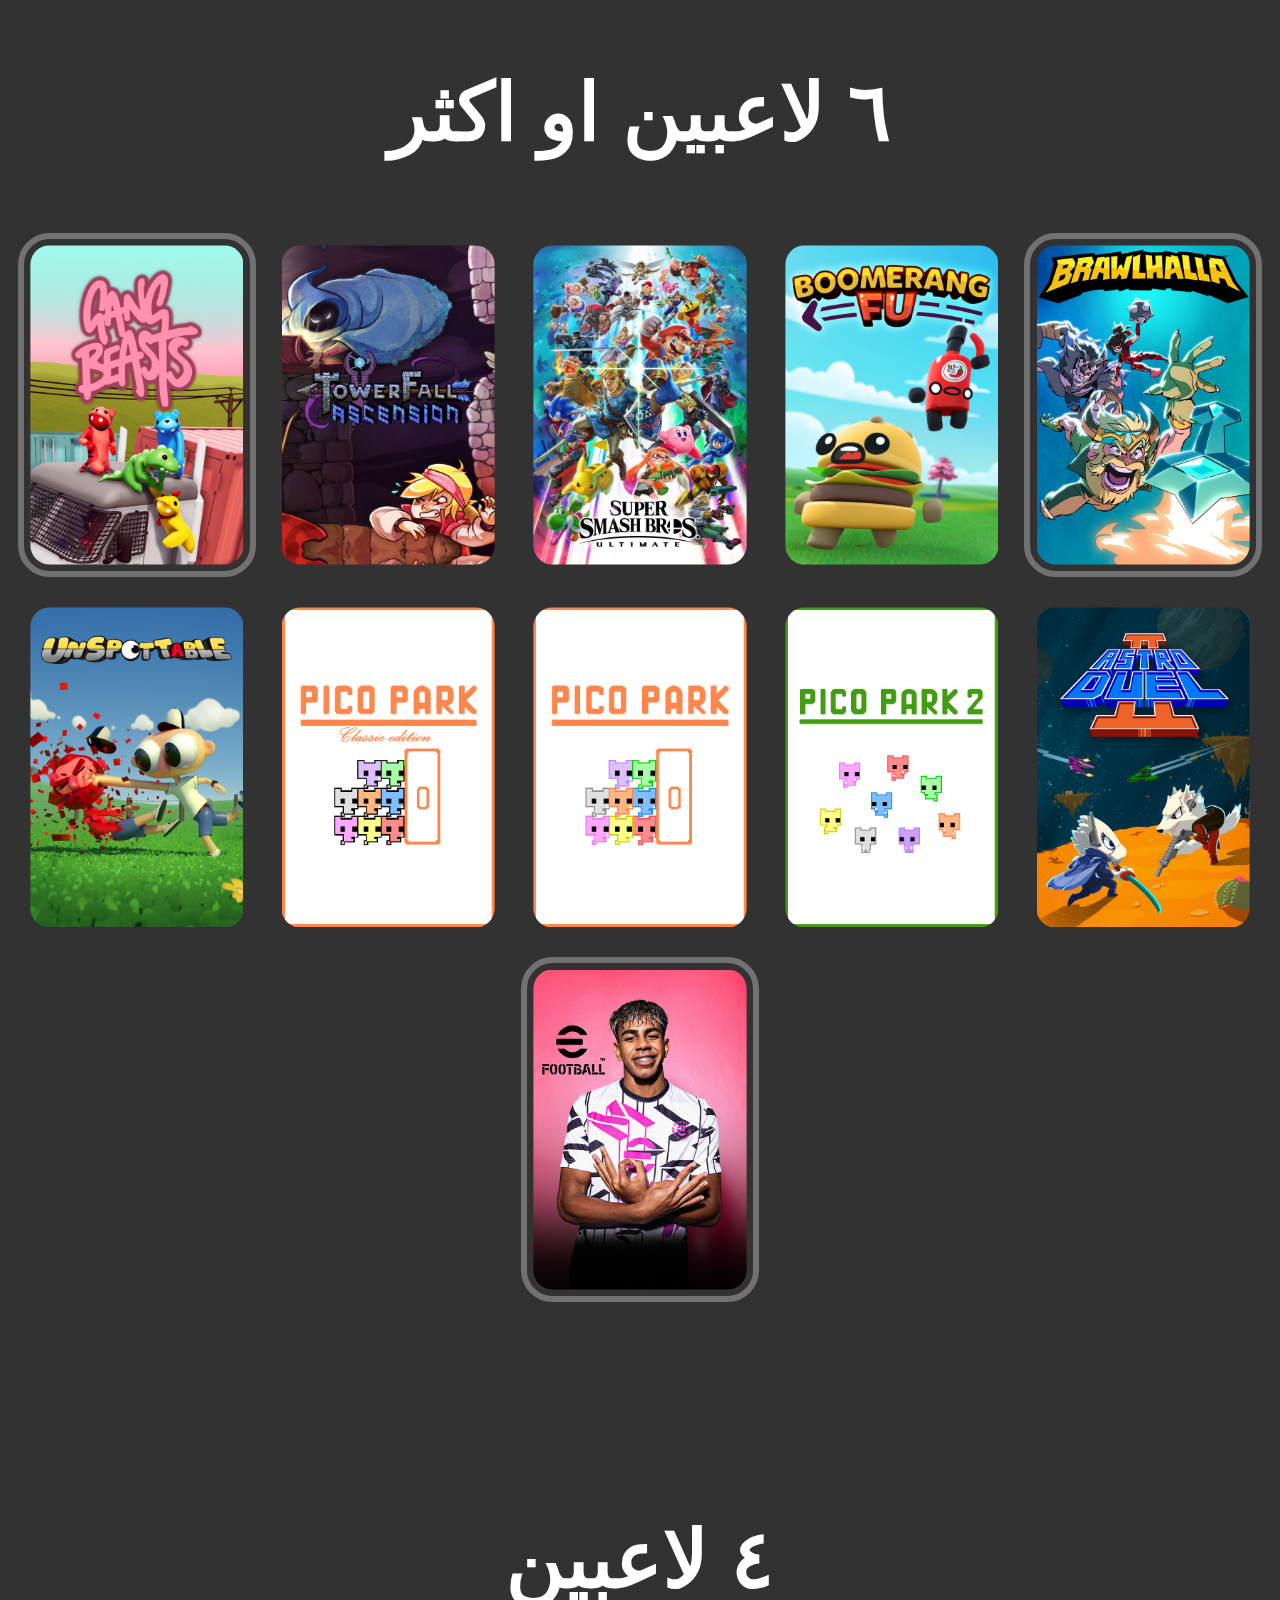
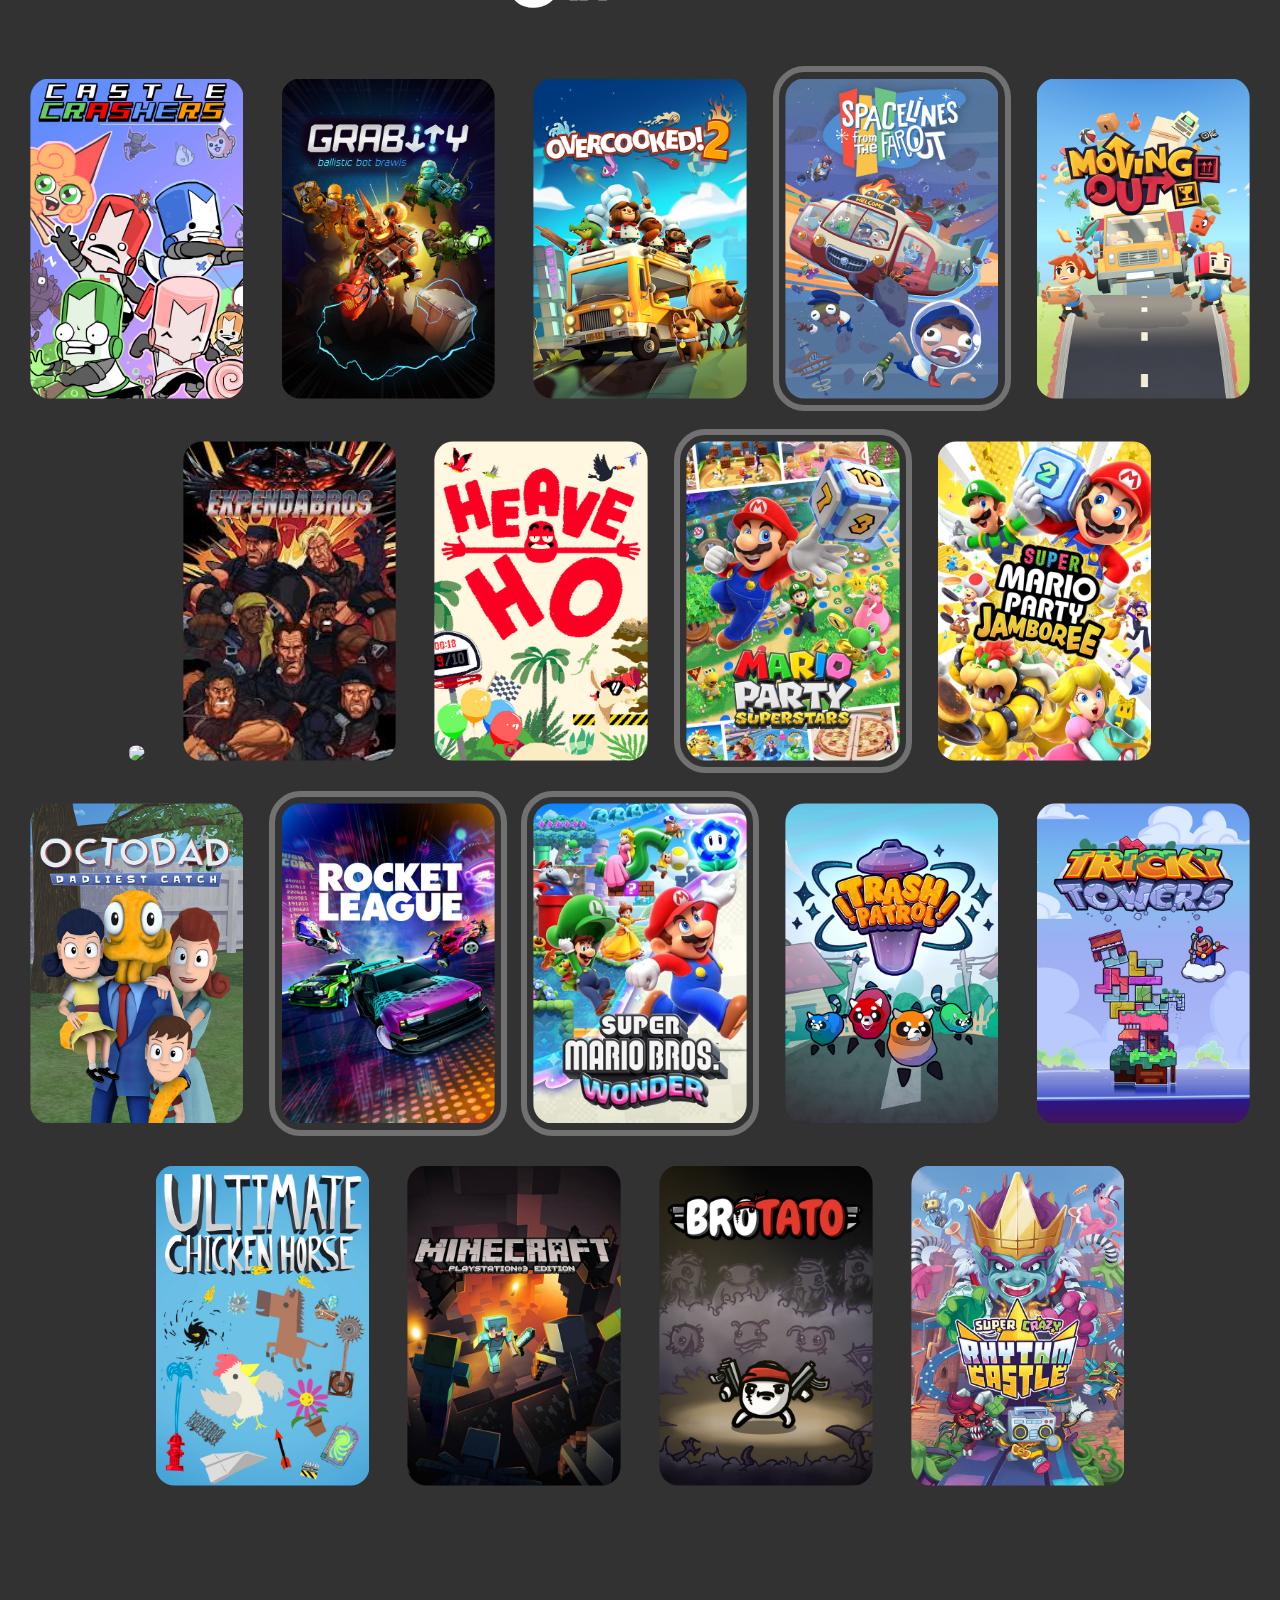
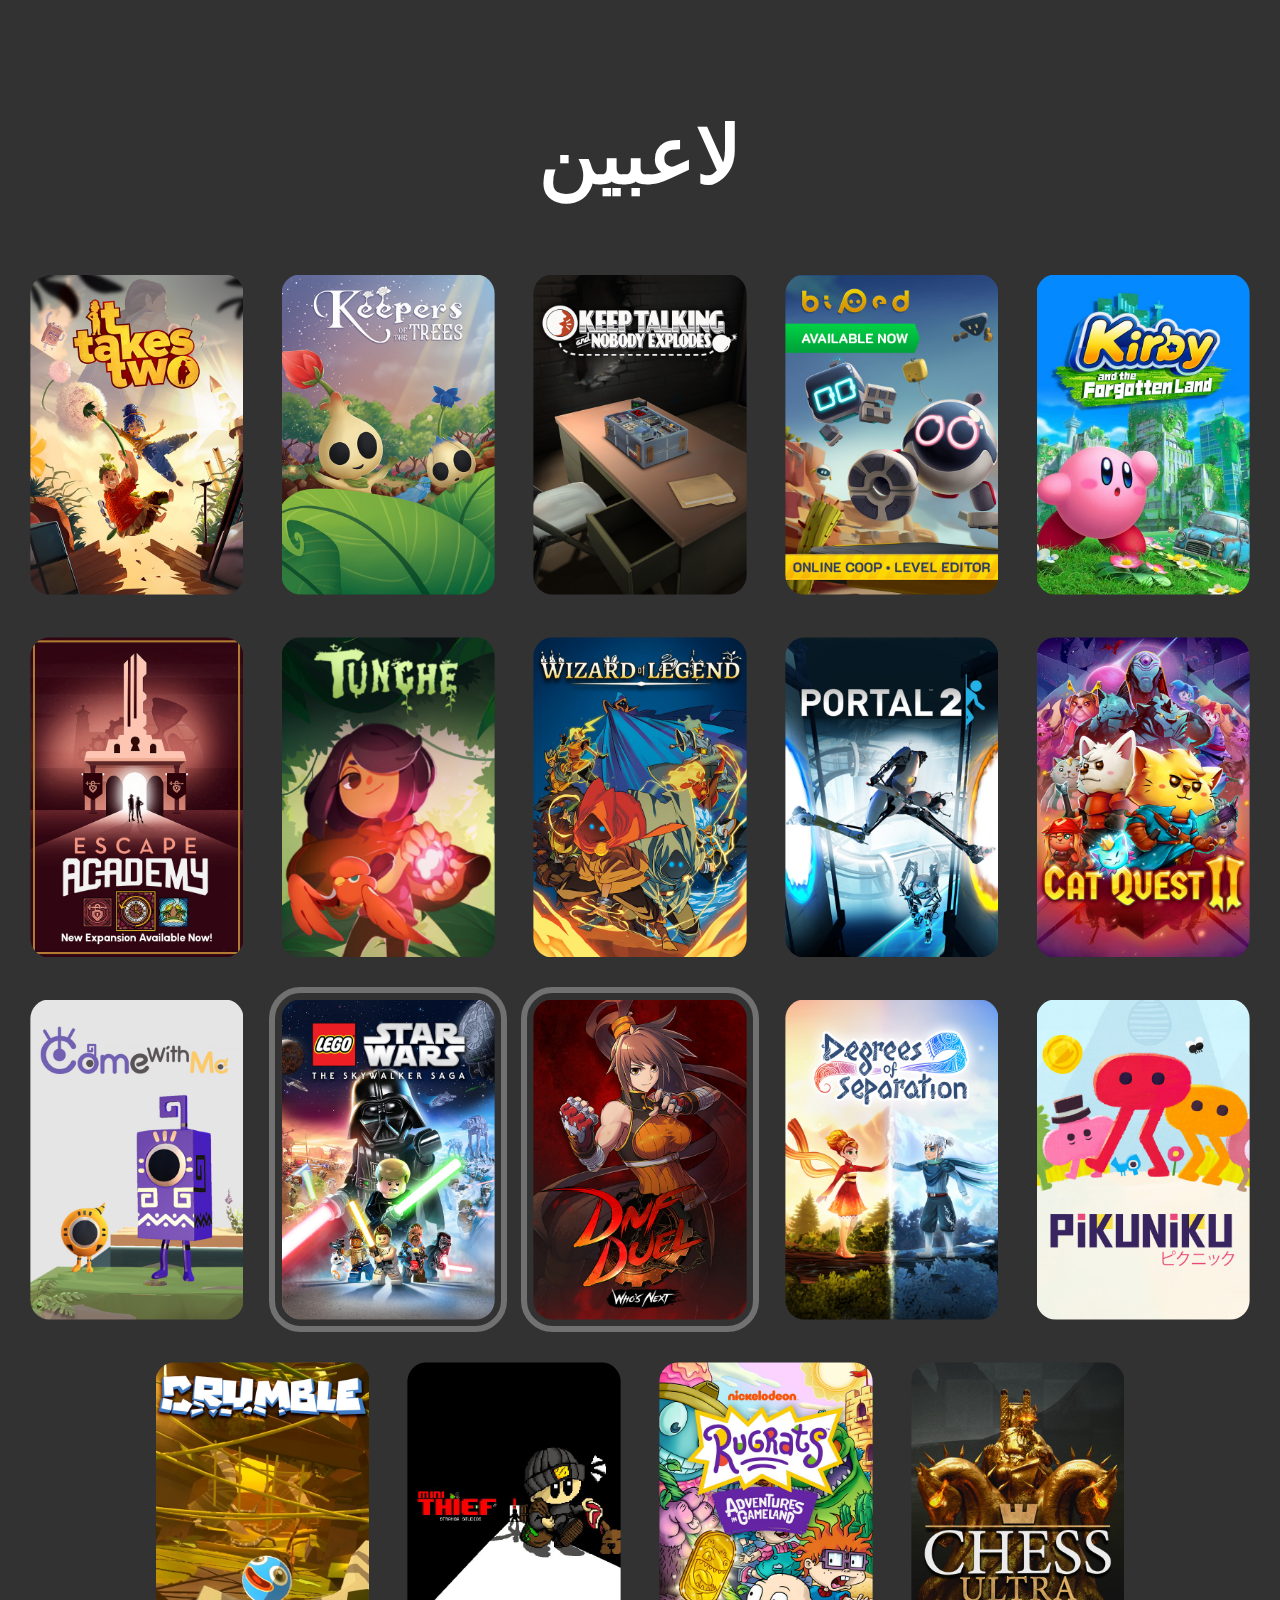
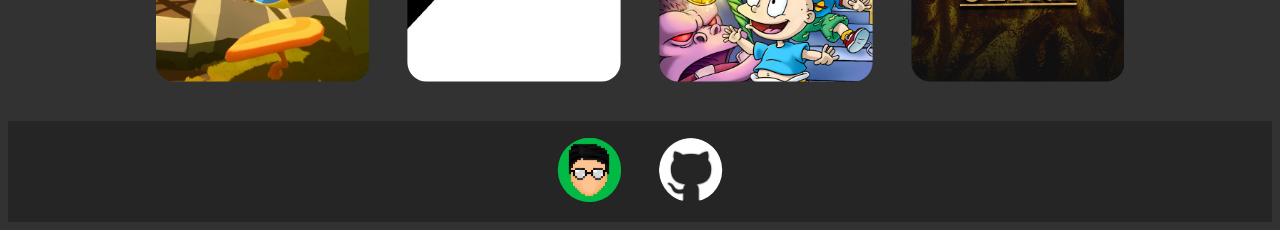
==== commit b14446e1: "changec" ====
--- a/index.html
+++ b/index.html
@@ -7,9 +7,14 @@
 <link rel="sortcut icon" type="x-icon" href="icon.png">
 <link rel="stylesheet" href="games.css">
 </head>
+<body>
 
+        
     
-<body>
+
+
+
+
     <h2>٦ لاعبين او اكثر</h2>
     <p id="sixp"></p>
     <h1></h1>
@@ -17,11 +22,16 @@
     <p id="fourp"></p>
     <h1>لاعبين</h1>
     <p id="twop"></p>
+
 <footer>
     <a href="https://github.com/Jaaassim"><img class="profpic" src="me.png"></a>
     <a href="https://github.com/Jaaassim/jaaassim.github.io"><img class="profpic" src="Github.png"></a>
 </footer>
 
-    <script src="games.js"></script>
+
+
+    <script src="games.js">
+
+    </script>
 </body>
-</html>
+</html>--- a/games.css
+++ b/games.css
@@ -1,29 +1,32 @@
+h1 {
+    margin-top: 200px;
+    font-family: 'Gill Sans', 'Gill Sans MT', Calibri, 'Trebuchet MS', sans-serif;
+    color: white;
+}
+h2 {
+    font-family: 'Gill Sans', 'Gill Sans MT', Calibri, 'Trebuchet MS', sans-serif;
+    color: white;
+}
+
 @media only screen and (max-width: 600px) {
 
     
     h1 {
-        margin-top: 200px;
-        font-family: 'Gill Sans', 'Gill Sans MT', Calibri, 'Trebuchet MS', sans-serif;
-        color: white;
         font-size: 25vw
     }
 
     h2 {
-        font-family: 'Gill Sans', 'Gill Sans MT', Calibri, 'Trebuchet MS', sans-serif;
-        color: white;
         font-size: 15vw
     }
     
     img {
         height: inherit;
-        width: 80%;
-        border-radius: 10vw;
+        width: 35vw;
+        border-radius: 7vw;
         padding: 2vw;
-        margin-bottom: 20px;
-        transition: 0.1s;
-    }
-    
-    img:hover {
+        margin-left: 1vw;
+        margin-right: 1vw;
+        margin-bottom: 1vw;
         transition: 0.1s;
     }
 
@@ -33,70 +36,73 @@
         width: 20vw;
         transition: 0.1s;
     }
-    .profpic:hover {
-        border-radius: 100%;
-        outline: 0.25vw solid white;
-        transition: 0.1s;
-        height: 20vw;
-    }
 }
 
 
-    @media only screen and (min-width: 600px) {
+
+
+:root {
+    --h_one: 25vw
+}
+
+@media only screen and (min-width: 600px) {
 
     
     h1 {
-        margin-top: 200px;
-        font-family: 'Gill Sans', 'Gill Sans MT', Calibri, 'Trebuchet MS', sans-serif;
-        color: white;
         font-size: 500%
     }
 
     h2 {
-        font-family: 'Gill Sans', 'Gill Sans MT', Calibri, 'Trebuchet MS', sans-serif;
-        color: white;
         font-size: 500%
     }
 
+    
     img {
-    height: 240px;
+    height: var(--h_one);
     text-align: center;
     transition: 0.1s;
-    border-radius: 25px;
-    padding: 5px;
-    margin-top: 10px;
-    margin-bottom: 10px;
-    margin-left: 10px;
-    margin-right: 10px;
+    border-radius: 2vw;
+    padding: 0.5vw;
+    margin-top: 1vw;
+    margin-bottom: 1vw;
+    margin-left: 1vw;
+    margin-right: 1vw;
     }
 
     img:hover {
+    height: calc(var(--h_one) + 1vw);
     outline: 6px solid white;
     transition: 0.1s;
-    margin-top: 5px;
-    margin-bottom: 5px;
-    margin-left: 5px;
-    margin-right: 5px;
-    height: 250px;
+    translate: 0vw -0.5vw;
+    margin-top: 0vw;
+    margin-bottom: 0vw;
+    margin-left: 0.65vw;
+    margin-right: 0.65vw;
     }
 
     .profpic {
         border-radius: 100%;
         height: 5vw;
+        margin: 1vw;
+        padding: 0.3vw;
         width: 5vw;
         transition: 0.1s;
     }
     .profpic:hover {
-        border-radius: 100%;
+        translate: 0vw 0vw;
         height: 5vw;
+        margin: 1vw;
         outline: 0.25vw solid white;
         transition: 0.1s;
     }
     
 }
 
+.much {
+    outline: 6px solid rgb(113, 113, 113);
+}
+
 .none {
-
     animation: noneblink 0.5s;
     animation-iteration-count: infinite;
 }
